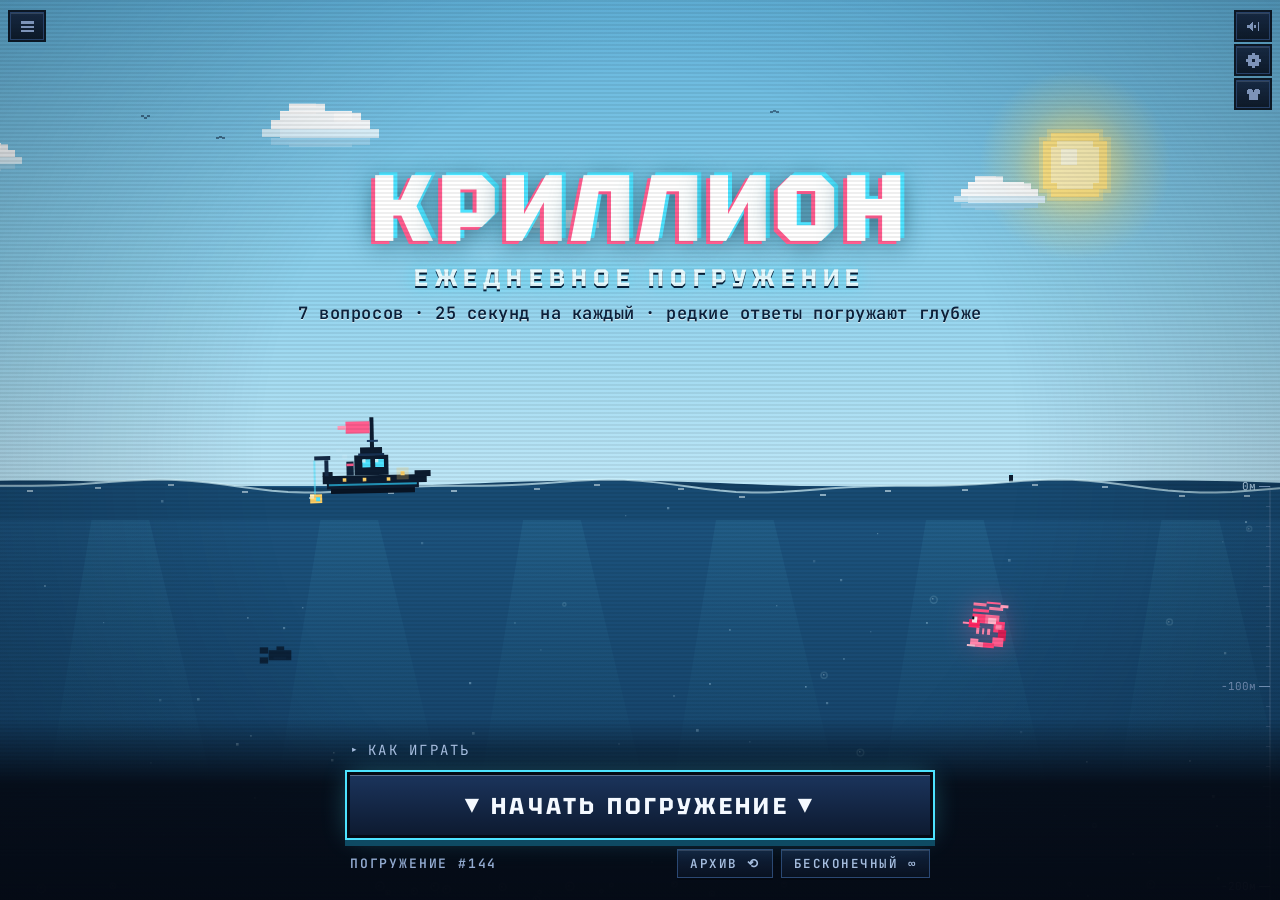
==== krillion/index.html @ 5c52651f "Krillion: unbundle aliases, audit & expand DBs, polish UI design" ====
<!DOCTYPE html>
<html lang="ru">
<head>
  <meta charset="UTF-8">
  <meta name="viewport" content="width=device-width, initial-scale=1, viewport-fit=cover, interactive-widget=resizes-content">
  <title>КРИЛЛИОН · ежедневное погружение</title>
  <meta name="description" content="Семь вопросов в день, одинаковых для всех. Редкие ответы погружают вас глубже. Очевидные почти не приносят очков. Один на криллион.">
  <meta name="theme-color" content="#050a14">
  <link rel="icon" type="image/svg+xml" href="../favicon.svg">
  <link rel="stylesheet" href="style.css?v=20261118o">
</head>
<body>
  <div id="app" class="ds-root" data-world="ocean" data-phase="intro">
    <div class="ds-stage-wrap">
      <div id="stage" class="ds-stage">
        <canvas id="sea-canvas" class="ds-sea"></canvas>

        <div id="world" class="ds-world">
          <!-- Surface Hero -->
          <div id="surface" class="ds-surface">
            <div id="hero-title" class="ds-title"></div>
            <div id="hero-tagline" class="ds-tagline">ЕЖЕДНЕВНОЕ ПОГРУЖЕНИЕ</div>
            <div id="hero-subline" class="ds-subline">7 вопросов · 25 секунд на каждый · редкие ответы погружают глубже</div>
            <div id="surface-note" class="ds-surface-note" hidden></div>
          </div>

          <!-- Ambient markers, tier lines, answer chip, landed banner rendered here -->
          <div id="world-markers"></div>
          <div id="round-layer"></div>

          <!-- Trench Floor -->
          <div id="floor" class="ds-floor" aria-hidden="true"></div>
        </div>

        <canvas id="fore-canvas" class="ds-fore"></canvas>

        <div id="dim-overlay" class="ds-dim"></div>
        <div id="vignette" class="ds-vignette" style="opacity: 0.25;"></div>
        <div id="edge-glow" class="ds-edge"></div>

        <!-- Top HUD -->
        <div id="hud" class="ds-hud">
          <div class="ds-pod ds-px">
            <div class="label">ГЛУБИНА</div>
            <div id="hud-depth" class="ds-depth-num">0м</div>
          </div>

          <div class="ds-hud-mid">
            <div id="hud-dots" class="ds-dots"></div>
            <div id="hud-count" class="ds-prompt-count">ВОПРОС 1 ИЗ 7</div>
            <button id="endless-surface-btn" type="button" class="ds-endless-surface-btn" hidden>ВСПЛЫТЬ ▲</button>
          </div>

          <div id="score-pod" class="ds-pod ds-px ds-score-pod">
            <div class="label">ОЧКИ</div>
            <div id="hud-score" class="ds-score-num">0</div>
          </div>
        </div>

        <!-- Active Prompt Card -->
        <div id="prompt-card" class="ds-card ds-px" hidden>
          <div id="card-round" class="rnd">ВОПРОС 1 ИЗ 7</div>
          <div id="card-prompt" class="prompt"></div>
          <div class="hint">▼ РЕДКИЕ ОТВЕТЫ ПОГРУЖАЮТ ГЛУБЖЕ ▼</div>
        </div>

        <!-- Interactive Mascot -->
        <div id="mascot" class="ds-mascot" title="твой спутник" role="button" tabindex="0" aria-label="Спутник погружения">
          <span class="ds-mascot-sprite">
            <img id="mascot-img" src="" alt="крилль" draggable="false">
          </span>
        </div>

        <!-- CRT Scanline overlay -->
        <div id="crt" class="ds-crt"></div>
      </div>
    </div>

    <!-- Global Chrome Controls -->
    <button id="menu-btn" class="ds-menu-btn" type="button" aria-label="Открыть меню" aria-haspopup="dialog">
      <svg viewBox="0 0 20 20" fill="currentColor" shape-rendering="crispEdges" aria-hidden="true">
        <path d="M2 4h16v2.5H2zm0 5h16v2.5H2zm0 5h16v2.5H2z"></path>
      </svg>
    </button>

    <button id="mute-btn" class="ds-mute" type="button" aria-label="Выключить звук" aria-pressed="false">
      <svg id="mute-icon-on" viewBox="0 0 20 16" shape-rendering="crispEdges" fill="currentColor" aria-hidden="true">
        <path d="M2 6h3l4-4v12l-4-4H2z"></path>
        <rect x="11" y="6" width="2" height="4"></rect>
        <rect x="15" y="3" width="2" height="10"></rect>
      </svg>
      <svg id="mute-icon-off" viewBox="0 0 20 16" shape-rendering="crispEdges" fill="currentColor" aria-hidden="true" hidden>
        <path d="M2 6h3l4-4v12l-4-4H2z"></path>
        <path d="M12 5h2v2h2V5h2v2h-2v2h2v2h-2V9h-2v2h-2V9h2V7h-2z"></path>
      </svg>
    </button>

    <button id="settings-btn" class="ds-settings-btn" type="button" aria-label="Открыть настройки" aria-haspopup="dialog">
      <svg viewBox="0 0 20 20" shape-rendering="crispEdges" fill="currentColor" aria-hidden="true">
        <path fill-rule="evenodd" d="M6 4H14V6H16V14H14V16H6V14H4V6H6Z M8 1H12V4H8Z M8 16H12V19H8Z M1 8H4V12H1Z M16 8H19V12H16Z M3 3H6V6H3Z M14 3H17V6H14Z M3 14H6V17H3Z M14 14H17V17H14Z M8 8H12V12H8Z"></path>
      </svg>
    </button>

    <button id="wardrobe-btn" class="ds-wardrobe-btn" type="button" aria-label="Открыть гардероб" aria-haspopup="dialog">
      <svg viewBox="0 0 20 20" shape-rendering="crispEdges" fill="currentColor" aria-hidden="true">
        <path fill-rule="evenodd" d="M4 3H8V5H4Z M12 3H16V5H12Z M2 5H18V9H2Z M5 9H15V17H5Z M9 5H11V7H9Z"></path>
      </svg>
    </button>

    <!-- Intro Controls -->
    <div id="intro-bar" class="ds-intro">
      <div class="ds-intro-inner">
        <details class="ds-howto">
          <summary><span class="ds-howto-arrow">▸</span> КАК ИГРАТЬ</summary>
          <ul>
            <li>7 вопросов в день — одинаковых для всех.</li>
            <li>25 секунд, чтобы назвать один вариант.</li>
            <li>редкие ответы приносят много очков. очевидные остаются на поверхности.</li>
            <li>кажется, что придумали хитрость? «косяк» тоже так подумал.</li>
            <li>каждое очко погружает на 10 метров. 700 очков — дно впадины.</li>
            <li>одно ежедневное погружение в день. без вторых попыток.</li>
          </ul>
        </details>

        <button id="begin-btn" type="button" class="ds-begin-btn">▼ НАЧАТЬ ПОГРУЖЕНИЕ ▼</button>

        <div id="intro-meta" class="ds-intro-meta">
          <span id="intro-dive-num" class="ds-intro-divenum">ПОГРУЖЕНИЕ #125</span>
          <div class="ds-intro-links">
            <button type="button" data-action="archive">АРХИВ ⟲</button>
            <button type="button" data-action="endless" id="meta-endless-btn">БЕСКОНЕЧНЫЙ ∞</button>
            <button type="button" data-action="daily" id="meta-daily-btn" hidden>ПОГРУЖЕНИЕ ДНЯ</button>
          </div>
        </div>
      </div>
    </div>

    <!-- Preview Pill -->
    <div id="preview-pill" class="ds-preview-pill ds-px-sm">
      погружаемся · таймер через <b id="preview-sec">3</b>
    </div>

    <!-- Correction Preview & Rejection Toast -->
    <div id="correction-box" class="ds-correction" role="status" aria-live="polite" hidden></div>
    <div id="reject-box" class="ds-reject" role="status" aria-live="polite" hidden></div>

    <!-- Answering Input Dock -->
    <form id="answer-form" class="ds-dock" autocomplete="off">
      <div class="ds-dock-inner">
        <div class="ds-sonar-wrap">
          <div class="ds-sonar-scope">
            <div class="ds-sweep"></div>
          </div>
          <div id="timer-digits" class="ds-time-digits">25</div>
        </div>

        <div class="ds-input-col">
          <input
            id="answer-input"
            class="ds-input"
            type="text"
            placeholder="введите ответ…"
            autocomplete="off"
            autocorrect="off"
            autocapitalize="off"
            spellcheck="false"
            enterkeyhint="send"
            maxlength="120"
            aria-label="Ваш ответ"
          >
          <div class="ds-fuse">
            <div id="fuse-fill" class="ds-fuse-fill"></div>
          </div>
        </div>

        <button id="dive-btn" class="ds-dive-btn ds-px-sm" type="submit">НЫРНУТЬ</button>
      </div>
    </form>

    <!-- Next / Surface Bar -->
    <div id="next-wrap" class="ds-next-wrap">
      <button id="next-btn" type="button" class="ds-next-btn">ПОГРУЖАТЬСЯ ▼</button>
      <button id="next-surface-btn" type="button" class="ds-next-btn surface-alt" hidden>ВСПЛЫТЬ ▲</button>
    </div>

    <!-- Done Summary Screen -->
    <div id="done-screen" class="ds-done" role="region" aria-label="Результаты погружения">
      <div id="done-inner" class="ds-done-inner"></div>
    </div>

    <!-- Centered 2-Col SiteMenu Modal -->
    <div id="menu-backdrop" class="ds-modal-backdrop" role="presentation" hidden>
      <div class="ds-dialog ds-menu-dialog" role="dialog" aria-modal="true" aria-labelledby="menu-title">
        <div class="ds-dialog-head">
          <div>
            <p class="ds-dialog-eyebrow">КРИЛЛИОН</p>
            <h2 id="menu-title" class="ds-dialog-title">Меню</h2>
          </div>
          <button type="button" class="ds-dialog-close" data-close-modal aria-label="Закрыть меню">X</button>
        </div>

        <p class="ds-menu-rule"><span>Режимы игры</span></p>
        <nav class="ds-menu-nav" aria-label="Режимы">
          <button type="button" class="ds-menu-tile" data-nav="daily">
            <span class="ds-menu-icon">▼</span>
            <span class="ds-menu-lbl">Ежедневное<br>погружение</span>
          </button>
          <button type="button" class="ds-menu-tile" data-nav="endless">
            <span class="ds-menu-icon">∞</span>
            <span class="ds-menu-lbl">Бесконечный<br>режим</span>
          </button>
          <button type="button" class="ds-menu-tile" data-nav="archive">
            <span class="ds-menu-icon">⟲</span>
            <span class="ds-menu-lbl">Архив<br>погружений</span>
          </button>
          <button type="button" class="ds-menu-tile" data-nav="wardrobe">
            <span class="ds-menu-icon">◈</span>
            <span class="ds-menu-lbl">Гардероб<br>спутников</span>
          </button>
        </nav>

        <p class="ds-menu-rule"><span>Корабль</span></p>
        <nav class="ds-menu-nav" aria-label="Дополнительно">
          <button type="button" class="ds-menu-tile" data-nav="settings">
            <span class="ds-menu-icon">⚙</span>
            <span class="ds-menu-lbl">Настройки</span>
          </button>
          <button type="button" class="ds-menu-tile" data-nav="faq">
            <span class="ds-menu-icon">?</span>
            <span class="ds-menu-lbl">Правила<br>и FAQ</span>
          </button>
          <a class="ds-menu-tile ds-menu-wide" href="../">
            <span class="ds-menu-icon">↗</span>
            <span class="ds-menu-lbl">На главную gogaportwine</span>
          </a>
        </nav>
      </div>
    </div>

    <!-- Settings Modal -->
    <div id="settings-backdrop" class="ds-modal-backdrop" role="presentation" hidden>
      <div class="ds-dialog" role="dialog" aria-modal="true" aria-labelledby="settings-title">
        <div class="ds-dialog-head">
          <div>
            <p class="ds-dialog-eyebrow">КРИЛЛИОН</p>
            <h2 id="settings-title" class="ds-dialog-title">Настройки</h2>
          </div>
          <button type="button" class="ds-dialog-close" data-close-modal aria-label="Закрыть настройки">X</button>
        </div>

        <button type="button" class="ds-back-link" data-nav="menu">← НАЗАД В МЕНЮ</button>

        <div class="ds-settings-list">
          <label class="ds-toggle-row">
            <div>
              <div class="ds-toggle-title">Режим энергосбережения</div>
              <div class="ds-toggle-desc">Упрощённая графика и меньше фоновых анимаций.</div>
            </div>
            <input id="opt-lowpower" type="checkbox">
            <span class="ds-switch"></span>
          </label>

          <label class="ds-toggle-row">
            <div>
              <div class="ds-toggle-title">Режим для дальтоников</div>
              <div class="ds-toggle-desc">Повышенный контраст текста и чёткое разделение цветов редкости.</div>
            </div>
            <input id="opt-colorblind" type="checkbox">
            <span class="ds-switch"></span>
          </label>

          <label class="ds-toggle-row">
            <div>
              <div class="ds-toggle-title">Исправление опечаток</div>
              <div class="ds-toggle-desc">Показывать подсказку исправленного ответа перед зачётом.</div>
            </div>
            <input id="opt-corrections" type="checkbox" checked>
            <span class="ds-switch"></span>
          </label>

          <label class="ds-toggle-row">
            <div>
              <div class="ds-toggle-title">Очищать непринятые ответы</div>
              <div class="ds-toggle-desc">Стирать текст в поле после неудачной попытки.</div>
            </div>
            <input id="opt-clear-rejected" type="checkbox">
            <span class="ds-switch"></span>
          </label>

          <label class="ds-toggle-row">
            <div>
              <div class="ds-toggle-title">Ссылка при копировании</div>
              <div class="ds-toggle-desc">Добавлять ссылку на игру в скопированный результат.</div>
            </div>
            <input id="opt-share-link" type="checkbox" checked>
            <span class="ds-switch"></span>
          </label>
        </div>

        <p class="ds-menu-rule"><span>Разделы и справка</span></p>
        <div class="ds-settings-links">
          <button type="button" class="ds-settings-btn-wide" data-nav="wardrobe">ГАРДЕРОБ СПУТНИКОВ →</button>
          <button type="button" class="ds-settings-btn-wide" data-nav="faq">ВОПРОСЫ И ОТВЕТЫ →</button>
        </div>
      </div>
    </div>

    <!-- Wardrobe Modal -->
    <div id="wardrobe-backdrop" class="ds-modal-backdrop" role="presentation" hidden>
      <div class="ds-dialog" role="dialog" aria-modal="true" aria-labelledby="wardrobe-title">
        <div class="ds-dialog-head">
          <div>
            <p class="ds-dialog-eyebrow">СПУТНИК ПОГРУЖЕНИЯ</p>
            <h2 id="wardrobe-title" class="ds-dialog-title">Гардероб</h2>
          </div>
          <button type="button" class="ds-dialog-close" data-close-modal aria-label="Закрыть гардероб">X</button>
        </div>

        <label class="ds-toggle-row ds-toggle-boxed">
          <div>
            <div class="ds-toggle-title">Открыть всех спутников</div>
            <div class="ds-toggle-desc">Песочница: примерьте любого питомца без ожидания серии дней.</div>
          </div>
          <input id="opt-unlock-buddies" type="checkbox">
          <span class="ds-switch"></span>
        </label>

        <div id="wardrobe-grid" class="ds-wardrobe-grid" role="group" aria-label="Выбор спутника"></div>
      </div>
    </div>

    <!-- Archive Modal -->
    <div id="archive-backdrop" class="ds-modal-backdrop" role="presentation" hidden>
      <div class="ds-dialog" role="dialog" aria-modal="true" aria-labelledby="archive-title">
        <div class="ds-dialog-head">
          <div>
            <p class="ds-dialog-eyebrow">ОКЕАН ПРОДОЛЖАЕТСЯ</p>
            <h2 id="archive-title" class="ds-dialog-title">Архив погружений</h2>
          </div>
          <button type="button" class="ds-dialog-close" data-close-modal aria-label="Закрыть архив">X</button>
        </div>
        <p class="ds-modal-sub">
          Погружения за последние 14 дней доступны бесплатно и без рекламы. Выберите любой день, чтобы нырнуть:
        </p>
        <div id="archive-grid" class="ds-archive-grid"></div>
      </div>
    </div>

    <!-- FAQ Modal -->
    <div id="faq-backdrop" class="ds-modal-backdrop" role="presentation" hidden>
      <div class="ds-dialog" role="dialog" aria-modal="true" aria-labelledby="faq-title">
        <div class="ds-dialog-head">
          <div>
            <p class="ds-dialog-eyebrow">СПРАВКА</p>
            <h2 id="faq-title" class="ds-dialog-title">Вопросы и ответы</h2>
          </div>
          <button type="button" class="ds-dialog-close" data-close-modal aria-label="Закрыть справку">X</button>
        </div>
        <div class="ds-faq-list">
          <div>
            <h3>Как работает подсчёт очков и глубины?</h3>
            <p>За каждый из 7 вопросов даётся от 0 до 100 очков в зависимости от редкости вашего ответа. Каждое очко погружает на 10 метров: 700 очков выводят вас на самое дно Марианской впадины (7 000 м).</p>
          </div>
          <div>
            <h3>Что такое «Слишком умно» (15 очков)?</h3>
            <p>Это «ловушка для умников» — ответ, который не кажется банальным, но на деле его вспоминают почти все, кто пытается выделиться. Например, «Авокадо» среди продуктов на букву О или «Утконос» среди необычных животных.</p>
          </div>
          <div>
            <h3>Какие бывают уровни редкости?</h3>
            <p>Планктон (+10), Слишком умно (+15), Косяк (+30), Редкий (+60), Глубоководный (+85) и Один на криллион (+100).</p>
          </div>
          <div>
            <h3>Как работает автоисправление и ввод?</h3>
            <p>Вы можете вводить ответы как на русском, так и на английском (особенно для игр, брендов, аниме и покемонов). Небольшие опечатки автоматически распознаются. В бесконечном режиме все 122 темы идут по очереди без повторений.</p>
          </div>
        </div>
      </div>
    </div>
  </div>

  <script src="data.js?v=20261118o"></script>
  <script src="app.js?v=20261118o"></script>
</body>
</html>
---- krillion/style.css ----
@import url('https://fonts.googleapis.com/css2?family=JetBrains+Mono:wght@400;500;600;700&family=Tektur:wght@500;600;700;800&display=swap');

:root {
  --color-abyss: #050a14;
  --color-shallow: #101d33;
  --color-line: #1b2c47;
  --color-foam: #e8f1ff;
  --color-drift: #7d93b8;
  --color-lumen-pink: #ff5d8f;
  --color-lumen-cyan: #4de3ff;

  --tier-plankton: #8fa3c4;
  --tier-tooclever: #ff9f43;
  --tier-schooler: #4de3ff;
  --tier-rare: #ff5252;
  --tier-deepcut: #9d7bff;
  --tier-krillion: #ffd166;
  --tier-miss: #3d4f6e;
  --tier-miss-lit: #5d739c;

  --hairline: #7d93b838;

  --font-display: 'Tektur', 'JetBrains Mono', monospace;
  --font-mono-ui: 'JetBrains Mono', ui-monospace, SFMono-Regular, Menlo, monospace;
  --font-sans: 'JetBrains Mono', system-ui, -apple-system, sans-serif;

  --ds-ease-snap: cubic-bezier(.16, 1, .3, 1);
  --ds-ease-io: cubic-bezier(.45, 0, .55, 1);
  --ds-urgency: 0;
}

:root.colorblind {
  --color-drift: #dbe5f5;
  --tier-plankton: #d7e1f2;
  --tier-tooclever: #ffb35c;
  --tier-schooler: #7deaff;
  --tier-rare: #ff7bac;
  --tier-deepcut: #bfa7ff;
  --tier-krillion: #ffe08a;
  --tier-miss: #a3b6d6;
  --tier-miss-lit: #b6c8e4;
  --hairline: #c6d5ec80;
}

:root.lowpower .ds-crt,
:root.lowpower .ds-edge,
:root.lowpower .ds-begin-btn,
:root.lowpower .ds-mascot.gold::before,
:root.lowpower .ds-landed .icon {
  animation: none !important;
}

:root.colorblind .ds-crt {
  opacity: 0.14;
}

:root.colorblind .ds-vignette {
  opacity: 0.12 !important;
}

*,
*::before,
*::after {
  box-sizing: border-box;
  margin: 0;
  padding: 0;
}

[hidden] {
  display: none !important;
}

html,
body {
  height: 100%;
  width: 100%;
  background: var(--color-abyss);
  color: var(--color-foam);
  font-family: var(--font-mono-ui);
  -webkit-font-smoothing: antialiased;
  overflow: hidden;
  user-select: none;
}

button,
input,
textarea {
  font-family: inherit;
  color: inherit;
}

a {
  color: inherit;
  text-decoration: none;
}

:where(button, a, input, summary, [tabindex]):focus-visible {
  outline: 2px solid var(--color-lumen-cyan);
  outline-offset: 2px;
}

.tabular-nums {
  font-variant-numeric: tabular-nums;
}

/* Pixelated stepped chamfered corners */
.ds-px {
  clip-path: polygon(
    0 10px, 5px 10px, 5px 5px, 10px 5px, 10px 0,
    calc(100% - 10px) 0, calc(100% - 10px) 5px, calc(100% - 5px) 5px, calc(100% - 5px) 10px, 100% 10px,
    100% calc(100% - 10px), calc(100% - 5px) calc(100% - 10px), calc(100% - 5px) calc(100% - 5px), calc(100% - 10px) calc(100% - 5px), calc(100% - 10px) 100%,
    10px 100%, 10px calc(100% - 5px), 5px calc(100% - 5px), 5px calc(100% - 10px), 0 calc(100% - 10px)
  );
}

.ds-px-sm {
  clip-path: polygon(
    0 6px, 3px 6px, 3px 3px, 6px 3px, 6px 0,
    calc(100% - 6px) 0, calc(100% - 6px) 3px, calc(100% - 3px) 3px, calc(100% - 3px) 6px, 100% 6px,
    100% calc(100% - 6px), calc(100% - 3px) calc(100% - 6px), calc(100% - 3px) calc(100% - 3px), calc(100% - 6px) calc(100% - 3px), calc(100% - 6px) 100%,
    6px 100%, 6px calc(100% - 3px), 3px calc(100% - 3px), 3px calc(100% - 6px), 0 calc(100% - 6px)
  );
}

/* Root & Stage */
.ds-root {
  position: relative;
  width: 100%;
  height: 100dvh;
  height: var(--vvh, 100dvh);
  overflow: hidden;
  background: var(--color-abyss);
  overscroll-behavior: none;
}

.ds-stage-wrap {
  position: absolute;
  inset: 0;
}

.ds-stage {
  position: relative;
  width: 100%;
  height: 100%;
  overflow: hidden;
}

.ds-stage.ds-shake {
  animation: 0.45s cubic-bezier(.25, .8, .25, 1) ds-shake;
}

@keyframes ds-shake {
  0%, 100% { transform: translate(0) rotate(0); }
  12% { transform: translate(-10px, 5px) rotate(-0.6deg); }
  26% { transform: translate(9px, -6px) rotate(0.5deg); }
  42% { transform: translate(-7px, 4px) rotate(-0.35deg); }
  58% { transform: translate(6px, -3px) rotate(0.25deg); }
  76% { transform: translate(-3px, 2px) rotate(-0.1deg); }
}

.ds-sea,
.ds-fore {
  position: absolute;
  inset: 0;
  width: 100%;
  height: 100%;
  pointer-events: none;
  display: block;
}

.ds-sea { z-index: 1; }
.ds-world {
  position: absolute;
  left: 0;
  right: 0;
  top: 0;
  z-index: 2;
  will-change: transform;
}
.ds-fore { z-index: 3; }

/* Seafloor / Trench Bed */
.ds-floor {
  position: absolute;
  left: 0;
  right: 0;
  top: 14020px;
  height: 580px;
  pointer-events: none;
  overflow: hidden;
}

/* Surface Hero in Daylight Cyan Sky */
.ds-surface {
  position: absolute;
  left: 0;
  right: 0;
  top: -322px;
  text-align: center;
  padding: 0 16px;
  pointer-events: none;
  transition: opacity 0.4s ease;
}

.ds-root:not([data-phase="intro"]) .ds-surface {
  opacity: 0;
}

.ds-title {
  font-family: var(--font-display);
  letter-spacing: 0.05em;
  color: #ffffff;
  text-shadow: -4px 3px var(--color-lumen-pink), 4px -3px var(--color-lumen-cyan), 0 4px 26px rgba(5, 18, 36, 0.55), 0 0 32px #4de3ff66;
  font-size: clamp(44px, 12vw, 94px);
  line-height: 0.94;
  font-weight: 800;
  animation: 5s step-end infinite ds-title-flicker;
}

.ds-title span {
  display: inline-block;
  animation: 3.2s ease-in-out infinite ds-bob-l;
}

@keyframes ds-bob-l {
  0%, 100% { transform: translateY(0); }
  50% { transform: translateY(-9px); }
}

@keyframes ds-title-flicker {
  0%, 93%, 95.5%, 100% { opacity: 1; }
  93.6% { opacity: 0.72; }
  94.4% { opacity: 0.94; }
  95% { opacity: 0.65; }
}

.ds-tagline {
  font-family: var(--font-display);
  color: #e8fbff;
  letter-spacing: 0.26em;
  text-shadow: 0 2px 0 #07213a, 0 0 16px rgba(77, 227, 255, 0.85);
  margin-top: 10px;
  font-size: clamp(16px, 4.4vw, 24px);
  font-weight: 700;
}

.ds-subline {
  color: #0b223d;
  letter-spacing: 0.03em;
  text-shadow: 0 1px 0 rgba(255, 255, 255, 0.72);
  margin-top: 9px;
  font-size: clamp(13px, 3.5vw, 17px);
  font-weight: 600;
}

.ds-surface-note {
  letter-spacing: 0.14em;
  color: #07192e;
  margin-top: 8px;
  font-size: 14px;
  font-weight: 700;
  text-transform: uppercase;
  text-shadow: 0 1px 0 rgba(255, 255, 255, 0.55);
}

/* Ambient Depth Markers */
.ds-amb {
  position: absolute;
  color: #7d93b8;
  letter-spacing: 0.06em;
  white-space: nowrap;
  text-shadow: 0 2px #00000080;
  opacity: 0;
  text-overflow: ellipsis;
  max-width: 72vw;
  font-size: 14px;
  transition: opacity 0.6s ease-out;
  overflow: hidden;
  pointer-events: none;
}

.ds-amb.L { left: 14px; }
.ds-amb.R { text-align: right; right: 196px; max-width: calc(100vw - 220px); }
.ds-amb .dash { color: #7d93b873; }
.ds-amb.major {
  color: var(--color-lumen-cyan);
  letter-spacing: 0.18em;
  text-shadow: 0 0 12px #4de3ff73;
  font-size: 15px;
  font-weight: 600;
}

.ds-world.ds-reveal .ds-amb { opacity: 0.42; }
.ds-world.ds-reveal .ds-amb.major { opacity: 0.72; }
.ds-root[data-phase="done"] #world-markers,
.ds-root[data-phase="done"] #round-layer { opacity: 0; pointer-events: none; }

@media (max-width: 760px) {
  .ds-amb.R { left: 14px; right: auto; text-align: left; max-width: 68vw; }
}

/* Tier Threshold Dashed Lines */
.ds-tierline {
  position: absolute;
  left: 10px;
  right: 54px;
  height: 0;
  border-top: 2px dashed #7d93b85e;
  pointer-events: none;
  opacity: 0;
  transition: opacity 0.5s ease-out, border-color 0.25s, box-shadow 0.25s;
}

.ds-tierline .tag {
  position: absolute;
  top: -22px;
  right: 14px;
  display: flex;
  align-items: center;
  gap: 6px;
  color: rgba(210, 228, 255, 0.85);
  text-shadow: 0 1px 4px #050a14f2;
  letter-spacing: 0.1em;
  font-size: 13px;
  white-space: nowrap;
}

.ds-tierline .tag img {
  width: 17px;
  height: 17px;
  opacity: 0.88;
  image-rendering: pixelated;
}

.ds-tierline.passed {
  border-top-color: var(--tc);
  box-shadow: 0 0 16px var(--tc);
  animation: 0.6s ease-out ds-line-flash;
  -webkit-mask-image: linear-gradient(90deg, #000 0%, #000 16%, rgba(0, 0, 0, 0.14) 34%, rgba(0, 0, 0, 0.14) 66%, #000 84%, #000 100%);
  mask-image: linear-gradient(90deg, #000 0%, #000 16%, rgba(0, 0, 0, 0.14) 34%, rgba(0, 0, 0, 0.14) 66%, #000 84%, #000 100%);
}

.ds-tierline.passed .tag {
  color: var(--tc);
  text-shadow: 0 0 9px var(--tc);
}

.ds-tierline.passed .tag img {
  opacity: 1;
}

@keyframes ds-line-flash {
  0% { filter: brightness(3); }
  100% { filter: brightness(1); }
}

/* Sinking Answer Chip */
.ds-chip {
  position: absolute;
  left: 50%;
  top: 0;
  z-index: 6;
  padding: 10px 22px 8px;
  background: linear-gradient(180deg, #13233ff2, #091222f5);
  color: var(--color-foam);
  border: 2px solid var(--cc, var(--color-lumen-cyan));
  font-size: clamp(20px, 5.4vw, 28px);
  letter-spacing: 0.08em;
  text-transform: uppercase;
  white-space: nowrap;
  max-width: 82vw;
  overflow: hidden;
  text-overflow: ellipsis;
  box-shadow: 0 0 0 3px #050a14, 0 0 26px color-mix(in srgb, var(--cc, #4de3ff) 55%, transparent), inset 0 1px 0 rgba(230, 241, 255, 0.25);
  will-change: transform;
  pointer-events: none;
}

.ds-chip::after {
  content: " ▼";
  color: var(--cc, var(--color-lumen-cyan));
  font-size: 0.72em;
  vertical-align: middle;
}

.ds-chip.gold {
  border-color: var(--tier-krillion);
  color: var(--tier-krillion);
  animation: 1s infinite ds-gold-pulse;
}

@keyframes ds-gold-pulse {
  0%, 100% { box-shadow: 0 0 0 3px #ffd166, 0 0 26px #ffd16680; }
  50% { box-shadow: 0 0 0 3px #ffe9a8, 0 0 60px #ffd166e6; }
}

/* Borderless Floating Landed Banner over Open Ocean */
.ds-landed {
  position: absolute;
  left: 10px;
  right: 52px;
  margin-top: -104px;
  text-align: center;
  z-index: 7;
  padding: 14px 16px;
  background: radial-gradient(ellipse at center, rgba(5, 10, 20, 0.78) 0%, rgba(5, 10, 20, 0.34) 58%, transparent 82%);
  border: none;
  box-shadow: none;
  pointer-events: none;
  animation: 0.75s cubic-bezier(.2, 1.7, .4, 1) backwards ds-banner-in;
}

@keyframes ds-banner-in {
  0% { opacity: 0; transform: scale(0.5); }
  100% { opacity: 1; transform: scale(1); }
}

.ds-landed .icon {
  width: 78px;
  height: 78px;
  image-rendering: pixelated;
  margin: 0 auto 8px;
  display: block;
  animation: 2.6s ease-in-out infinite ds-icon-bob;
  filter: drop-shadow(0 0 22px var(--tc, #4de3ff)) drop-shadow(0 4px 0 rgba(5, 10, 20, 0.7));
}

@keyframes ds-icon-bob {
  0%, 100% { transform: translateY(0); }
  50% { transform: translateY(-9px); }
}

.ds-landed .tname {
  font-family: var(--font-display);
  color: var(--tc, var(--color-lumen-cyan));
  font-size: clamp(28px, 7.5vw, 44px);
  letter-spacing: 0.1em;
  line-height: 1.05;
  font-weight: 800;
  text-shadow: 0 3px 0 #050a14, 0 0 24px color-mix(in srgb, var(--tc, #4de3ff) 72%, transparent);
}

.ds-landed .tans {
  font-family: var(--font-display);
  color: var(--color-foam);
  font-size: clamp(21px, 5.6vw, 30px);
  font-weight: 600;
  margin-top: 6px;
  text-shadow: 0 2px 8px #050a14f2;
  word-break: break-word;
}

.ds-landed .tpts {
  display: inline-block;
  margin-top: 10px;
  padding: 4px 14px;
  background: rgba(5, 10, 20, 0.72);
  border: 1px solid color-mix(in srgb, var(--tc, #4de3ff) 45%, transparent);
  box-shadow: 0 2px 14px rgba(2, 5, 12, 0.55);
  color: #a9bedf;
  font-size: 16px;
  letter-spacing: 0.08em;
  font-variant-numeric: tabular-nums;
  text-shadow: 0 1px 4px #050a14e6;
}

.ds-landed .tpts b {
  color: var(--tc, var(--color-foam));
  font-weight: 700;
}

.ds-landed .tsub {
  margin: 8px auto 0;
  max-width: 480px;
  color: var(--color-foam);
  opacity: 0.86;
  font-size: 14px;
  line-height: 1.4;
  text-shadow: 0 2px 6px #050a14e6;
}

/* Overlays */
.ds-dim {
  position: absolute;
  inset: 0;
  z-index: 4;
  pointer-events: none;
  opacity: 0;
  background: radial-gradient(circle at 50% 48%, transparent 15%, rgba(5, 10, 20, 0.72) 70%);
  transition: opacity 0.55s ease;
}

.ds-dim.on { opacity: 1; }

.ds-vignette {
  position: absolute;
  inset: 0;
  z-index: 5;
  pointer-events: none;
  background: radial-gradient(circle at center, transparent 48%, rgba(2, 5, 12, 0.85) 100%);
  transition: opacity 0.5s ease;
}

.ds-edge {
  position: absolute;
  inset: 0;
  z-index: 5;
  pointer-events: none;
  opacity: var(--ds-urgency, 0);
  box-shadow: inset 0 0 90px rgba(255, 93, 143, 0.65);
  transition: opacity 0.12s linear;
}

.ds-root.hot .ds-edge {
  animation: 0.75s ease-in-out infinite ds-edge-throb;
}

@keyframes ds-edge-throb {
  0%, 100% { opacity: 0.25; }
  50% { opacity: 0.9; }
}

.ds-crt {
  position: absolute;
  inset: 0;
  z-index: 12;
  pointer-events: none;
  opacity: 0.28;
  background: repeating-linear-gradient(
    0deg,
    rgba(0, 0, 0, 0) 0px,
    rgba(0, 0, 0, 0) 2px,
    rgba(0, 0, 0, 0.22) 2px,
    rgba(0, 0, 0, 0.22) 4px
  );
}

.ds-crt.zap {
  animation: 0.35s steps(3) ds-crt-zap;
}

@keyframes ds-crt-zap {
  0% { opacity: 0.9; transform: translateY(0); }
  33% { opacity: 0.2; transform: translateY(2px); }
  66% { opacity: 0.7; transform: translateY(-1px); }
  100% { opacity: 0.28; transform: none; }
}

/* Top HUD */
.ds-hud {
  position: absolute;
  top: max(10px, env(safe-area-inset-top));
  left: 0;
  right: 0;
  max-width: 720px;
  margin: 0 auto;
  padding: 0 12px;
  z-index: 9;
  display: flex;
  align-items: flex-start;
  justify-content: space-between;
  gap: 8px;
  pointer-events: none;
  opacity: 0;
  transform: translateY(-14px);
  transition: opacity 0.35s ease, transform 0.35s var(--ds-ease-snap);
}

.ds-root:is([data-phase="preview"], [data-phase="answering"], [data-phase="feedback"]) .ds-hud {
  opacity: 1;
  transform: translateY(0);
}

.ds-pod {
  background:
    linear-gradient(90deg, rgba(77, 227, 255, 0.65) 0 5px, transparent 5px) 0 0 / 100% 2px no-repeat,
    linear-gradient(-90deg, rgba(77, 227, 255, 0.65) 0 5px, transparent 5px) 0 0 / 100% 2px no-repeat,
    linear-gradient(180deg, rgba(20, 38, 66, 0.94), rgba(8, 17, 32, 0.95));
  padding: 6px 15px 6px;
  min-width: 90px;
  text-align: center;
  backdrop-filter: blur(4px);
  box-shadow: 0 0 0 2px #060d1a, 0 0 0 4px #1f375c, 0 6px 20px rgba(2, 6, 14, 0.55), inset 0 1px 0 rgba(230, 241, 255, 0.18), inset 0 -1px 0 rgba(5, 10, 20, 0.72);
}

.ds-pod .label {
  font-size: 10px;
  font-weight: 600;
  letter-spacing: 0.22em;
  color: #8da5cb;
  text-transform: uppercase;
}

.ds-depth-num,
.ds-score-num {
  font-family: var(--font-display);
  font-size: 21px;
  font-weight: 700;
  line-height: 1.12;
  font-variant-numeric: tabular-nums;
}

.ds-depth-num {
  color: var(--color-lumen-cyan);
  text-shadow: 0 0 12px #4de3ff66;
}

.ds-score-num {
  color: var(--color-lumen-pink);
  text-shadow: 0 0 12px #ff5d8f66;
}

.ds-score-pod.slam .ds-score-num {
  animation: 0.65s ease-out ds-score-slam;
}

@keyframes ds-score-slam {
  0% { transform: scale(1); }
  35% { color: #ffd166; text-shadow: 0 0 26px #ffd166e6; transform: scale(1.4) rotate(-2deg); }
  100% { transform: scale(1); }
}

.ds-hud-mid {
  display: flex;
  flex-direction: column;
  align-items: center;
  gap: 6px;
  padding-top: 4px;
}

.ds-dots {
  display: flex;
  gap: 6px;
  align-items: center;
}

.ds-dots i {
  display: block;
  width: 10px;
  height: 10px;
  background: #0b1526;
  border: 1px solid #3c5375;
  box-shadow: inset 0 1px 0 rgba(255, 255, 255, 0.1);
  transition: background 0.25s, transform 0.25s, box-shadow 0.25s;
}

.ds-dots i.cur {
  background: var(--color-lumen-pink);
  border-color: var(--color-foam);
  box-shadow: 0 0 10px var(--color-lumen-pink), inset 0 1px 0 rgba(255, 255, 255, 0.55);
  animation: 1.2s ease-in-out infinite ds-dot-pulse;
}

.ds-dots i.done {
  background: var(--tier-krillion);
  border-color: #ffe9a8;
  box-shadow: 0 0 6px rgba(255, 209, 102, 0.55), inset 0 1px 0 rgba(255, 255, 255, 0.45);
}

@keyframes ds-dot-pulse {
  0%, 100% { transform: scale(1.05); }
  50% { transform: scale(1.35); }
}

.ds-prompt-count {
  font-size: 11px;
  font-weight: 600;
  letter-spacing: 0.16em;
  color: var(--color-foam);
  background: rgba(5, 10, 20, 0.68);
  border: 1px solid rgba(77, 227, 255, 0.22);
  padding: 2px 9px;
  text-shadow: 0 1px 3px #050a14e6;
  text-transform: uppercase;
  text-align: center;
}

.ds-endless-surface-btn {
  pointer-events: auto;
  margin-top: 2px;
  padding: 4px 11px;
  background: linear-gradient(180deg, #152744e6, #0d192de6);
  border: 1px solid #4de3ff66;
  box-shadow: inset 0 1px 0 rgba(230, 241, 255, 0.18), 0 2px 0 #050a14;
  color: var(--color-lumen-cyan);
  font-size: 12px;
  font-weight: 600;
  letter-spacing: 0.1em;
  cursor: pointer;
  transition: background 0.2s, border-color 0.2s, box-shadow 0.2s, transform 0.1s;
}

.ds-endless-surface-btn:hover {
  background: #1b2c47;
  border-color: var(--color-lumen-cyan);
  box-shadow: inset 0 1px 0 rgba(230, 241, 255, 0.25), 0 0 12px rgba(77, 227, 255, 0.38);
}

.ds-endless-surface-btn:active {
  transform: translateY(1px);
}

/* Prompt Card */
.ds-card {
  position: absolute;
  left: 14px;
  right: 54px;
  max-width: 580px;
  margin: 0 auto;
  top: 23%;
  z-index: 8;
  background:
    radial-gradient(ellipse at 50% 0%, rgba(77, 227, 255, 0.11), transparent 62%),
    linear-gradient(178deg, rgba(19, 38, 68, 0.95), rgba(9, 18, 34, 0.97));
  backdrop-filter: blur(6px);
  padding: 20px 24px 17px;
  animation: 0.68s cubic-bezier(.2, 1.45, .4, 1) backwards ds-card-in;
  box-shadow: 0 0 0 2px #060d1a, 0 0 0 4px #30628c, 0 18px 54px rgba(0, 0, 0, 0.65), 0 0 36px rgba(77, 227, 255, 0.16), inset 0 1px 0 rgba(230, 241, 255, 0.2), inset 0 0 34px #050a1499;
}

.ds-card::before {
  content: "";
  position: absolute;
  inset: 3px;
  pointer-events: none;
  background:
    linear-gradient(#4de3ffcc, #4de3ffcc) 0 0 / 12px 2px no-repeat,
    linear-gradient(#4de3ffcc, #4de3ffcc) 0 0 / 2px 12px no-repeat,
    linear-gradient(#4de3ffcc, #4de3ffcc) 100% 0 / 12px 2px no-repeat,
    linear-gradient(#4de3ffcc, #4de3ffcc) 100% 0 / 2px 12px no-repeat,
    linear-gradient(#4de3ffcc, #4de3ffcc) 0 100% / 12px 2px no-repeat,
    linear-gradient(#4de3ffcc, #4de3ffcc) 0 100% / 2px 12px no-repeat,
    linear-gradient(#4de3ffcc, #4de3ffcc) 100% 100% / 12px 2px no-repeat,
    linear-gradient(#4de3ffcc, #4de3ffcc) 100% 100% / 2px 12px no-repeat;
}

.ds-card::after {
  content: "";
  position: absolute;
  inset: 0;
  pointer-events: none;
  opacity: 0.055;
  background: repeating-linear-gradient(0deg, #0000 0 2px, #e8f1ff 2px 3px);
}

.ds-card.gone {
  animation: 0.55s ease-in forwards ds-card-gone;
}

@keyframes ds-card-in {
  0% { opacity: 0; transform: translateY(46px) scale(0.92); }
  100% { opacity: 1; transform: none; }
}

@keyframes ds-card-gone {
  100% { opacity: 0; filter: blur(2px); transform: translateY(-28px) scale(0.9); }
}

.ds-card .rnd {
  color: var(--color-lumen-pink);
  letter-spacing: 0.24em;
  font-size: 12px;
  text-transform: uppercase;
  font-weight: 700;
}

.ds-card .rnd::before {
  content: "◆ ";
  color: var(--color-lumen-cyan);
  letter-spacing: 0;
  font-size: 11px;
  vertical-align: 1px;
}

.ds-card .prompt {
  font-family: var(--font-display);
  color: #f3f8ff;
  text-shadow: 0 2px 0 rgba(5, 10, 20, 0.8), 0 0 18px #4de3ff2b;
  font-size: clamp(22px, 5.2vw, 33px);
  line-height: 1.16;
  letter-spacing: 0.01em;
  margin-top: 9px;
  font-weight: 700;
}

.ds-card .hint {
  color: #8ca4ca;
  letter-spacing: 0.11em;
  font-size: 12px;
  margin-top: 13px;
  padding-top: 9px;
  border-top: 1px dashed rgba(77, 227, 255, 0.18);
  text-transform: uppercase;
}

/* Chrome Buttons with Compact Dark Backings (krillion.io parity) */
.ds-menu-btn,
.ds-mute,
.ds-settings-btn,
.ds-wardrobe-btn {
  position: fixed;
  z-index: 25;
  width: 34px;
  height: 28px;
  display: grid;
  place-items: center;
  background: linear-gradient(180deg, #101e36e8, #060d1ae8);
  color: var(--color-drift);
  border: 1px solid #274168;
  box-shadow: 0 0 0 2px #050a14e6, inset 0 1px 0 rgba(230, 241, 255, 0.14);
  cursor: pointer;
  transition: color 0.15s, border-color 0.15s, box-shadow 0.15s, top 0.35s var(--ds-ease-snap), opacity 0.25s;
}

.ds-menu-btn:hover,
.ds-mute:hover,
.ds-settings-btn:hover,
.ds-wardrobe-btn:hover {
  color: var(--color-foam);
  border-color: var(--color-lumen-cyan);
  box-shadow: 0 0 0 2px #050a14e6, 0 0 12px rgba(77, 227, 255, 0.35), inset 0 1px 0 rgba(77, 227, 255, 0.35);
}

.ds-menu-btn { top: 12px; left: 10px; }
.ds-mute { top: 12px; right: 10px; }
.ds-settings-btn { top: 46px; right: 10px; }
.ds-wardrobe-btn { top: 80px; right: 10px; }

.ds-menu-btn svg,
.ds-mute svg,
.ds-settings-btn svg,
.ds-wardrobe-btn svg {
  width: 17px;
  height: 17px;
}

.ds-root:is([data-phase="preview"], [data-phase="answering"], [data-phase="feedback"]) .ds-menu-btn,
.ds-root:is([data-phase="preview"], [data-phase="answering"], [data-phase="feedback"]) .ds-mute {
  top: 66px;
}

.ds-root:not([data-phase="intro"]):not([data-phase="done"]) .ds-wardrobe-btn,
.ds-root:not([data-phase="intro"]):not([data-phase="done"]) .ds-settings-btn {
  opacity: 0;
  visibility: hidden;
  pointer-events: none;
}

/* Mascot */
.ds-mascot {
  position: absolute;
  top: 0;
  left: 0;
  z-index: 11;
  width: 66px;
  height: 66px;
  cursor: pointer;
  transition: opacity 0.18s ease;
  will-change: transform;
  --dsm-color: #ff5d8f;
  --dsm-glow: rgba(255, 93, 143, 0.7);
  --dsm-shadow: rgba(255, 93, 143, 0.45);
}

.ds-mascot::before {
  content: "";
  z-index: 0;
  opacity: 0;
  pointer-events: none;
  transform-origin: 50%;
  background: radial-gradient(circle, #ffedaab8 0%, #ffd1664d 42%, #ffc45400 72%);
  border-radius: 50%;
  position: absolute;
  inset: -18px;
  transform: scale(0.78);
}

.ds-mascot.gold::before {
  animation: ds-gold-breathe 2.6s var(--ds-ease-io) infinite;
}

@keyframes ds-gold-breathe {
  0%, 100% { opacity: 0.38; transform: scale(0.88); }
  50% { opacity: 0.72; transform: scale(1.08); }
}

.ds-mascot-sprite {
  position: relative;
  z-index: 1;
  display: block;
  width: 100%;
  height: 100%;
  line-height: 0;
}

.ds-mascot-sprite img {
  width: 100%;
  height: 100%;
  object-fit: contain;
  image-rendering: pixelated;
  filter: drop-shadow(0 0 12px var(--dsm-shadow));
  transition: filter 0.2s;
}

.ds-mascot:hover .ds-mascot-sprite img {
  filter: drop-shadow(0 0 18px var(--dsm-glow));
}

.ds-mascot img.jet {
  animation: 0.75s cubic-bezier(.2, .8, .3, 1) ds-jet;
}

@keyframes ds-jet {
  0% { transform: translateY(0) scale(1) rotate(0); }
  24% { transform: translateY(8px) scale(1.28, 0.68) rotate(0); }
  52% { transform: translateY(-48px) scale(0.8, 1.32) rotate(-7deg); }
  76% { transform: translateY(-20px) scale(1.05, 0.95) rotate(4deg); }
  100% { transform: translateY(0) scale(1) rotate(0); }
}

.ds-mascot img.chomp {
  animation: 0.9s cubic-bezier(.3, .1, .3, 1) ds-chomp;
}

@keyframes ds-chomp {
  0% { transform: translate(0) scale(1) rotate(0); }
  22% { transform: translate(-7px) scale(0.9) rotate(7deg); }
  42% { transform: translate(11px) scale(1.24) rotate(-9deg); }
  58% { transform: translate(5px) scale(1.02) rotate(-2deg); }
  74% { transform: translate(9px) scale(1.18) rotate(-7deg); }
  100% { transform: translate(0) scale(1) rotate(0); }
}

/* Intro Bottom Controls (krillion.io parity) */
.ds-intro {
  position: fixed;
  left: 0;
  right: 0;
  bottom: 0;
  z-index: 15;
  padding: 20px 16px calc(22px + env(safe-area-inset-bottom));
  background: linear-gradient(180deg, transparent 0%, #050a14e6 36%, #050a14f7 100%);
  display: none;
}

.ds-root[data-phase="intro"] .ds-intro {
  display: block;
}

.ds-intro-inner {
  max-width: 580px;
  margin: 0 auto;
  display: flex;
  flex-direction: column;
  align-items: stretch;
  gap: 14px;
}

.ds-howto {
  width: 100%;
  text-align: left;
  color: #a8bddf;
  font-size: 14px;
}

.ds-howto summary {
  list-style: none;
  cursor: pointer;
  display: inline-flex;
  align-items: center;
  gap: 8px;
  letter-spacing: 0.16em;
  text-transform: uppercase;
  padding: 2px 0;
  transition: color 0.15s;
}

.ds-howto summary::-webkit-details-marker { display: none; }

.ds-howto summary:hover {
  color: var(--color-foam);
}

.ds-howto-arrow {
  display: inline-block;
  transition: transform 0.15s;
}

.ds-howto[open] .ds-howto-arrow {
  transform: rotate(90deg);
}

.ds-howto ul {
  margin-top: 8px;
  text-align: left;
  background: rgba(9, 18, 34, 0.78);
  border-left: 2px solid rgba(77, 227, 255, 0.5);
  border-top: 1px solid rgba(77, 227, 255, 0.12);
  padding: 10px 14px 10px 26px;
  display: flex;
  flex-direction: column;
  gap: 6px;
  font-size: 13.5px;
  line-height: 1.4;
  color: #a6bddf;
  backdrop-filter: blur(4px);
}

.ds-begin-btn {
  position: relative;
  overflow: hidden;
  width: 100%;
  padding: 16px 18px 14px;
  background: linear-gradient(180deg, #1b345c, #0d1a30);
  color: #f4f9ff;
  border: none;
  font-family: var(--font-display);
  font-size: clamp(17px, 4.5vw, 23px);
  font-weight: 700;
  letter-spacing: 0.14em;
  white-space: nowrap;
  cursor: pointer;
  box-shadow: 0 0 0 3px #050a14, 0 0 0 5px var(--color-lumen-cyan), 0 6px 0 5px #0e4a63, 0 0 28px #4de3ff55, inset 0 1px 0 rgba(230, 241, 255, 0.3);
  animation: 2.8s ease-in-out infinite ds-btn-bob;
  transition: transform 0.12s, box-shadow 0.2s, background 0.2s;
}

.ds-begin-btn::after {
  content: "";
  position: absolute;
  inset: 0;
  background: linear-gradient(110deg, transparent 25%, rgba(255, 255, 255, 0.14) 50%, transparent 75%);
  transform: translateX(-115%);
  transition: transform 0.55s var(--ds-ease-snap);
  pointer-events: none;
}

.ds-begin-btn:hover::after {
  transform: translateX(115%);
}

@keyframes ds-btn-bob {
  0%, 100% { transform: translateY(0); }
  50% { transform: translateY(-2px); }
}

.ds-begin-btn:hover {
  background: linear-gradient(180deg, #213d6c, #112240);
  box-shadow: 0 0 0 3px #050a14, 0 0 0 5px var(--color-lumen-pink), 0 6px 0 5px #6b1a36, 0 0 30px #ff5d8f66, inset 0 1px 0 rgba(255, 224, 236, 0.3);
}

.ds-begin-btn:active {
  animation: none;
  transform: translateY(3px);
  box-shadow: 0 0 0 3px #050a14, 0 0 0 5px var(--color-lumen-pink), 0 3px 0 5px #6b1a36, inset 0 1px 0 rgba(255, 224, 236, 0.2);
}

.ds-begin-btn.secondary {
  box-shadow: 0 0 0 3px #050a14, 0 0 0 5px var(--tier-krillion), 0 6px 0 5px #785d1a, 0 0 26px #ffd16655, inset 0 1px 0 rgba(255, 242, 200, 0.3);
}

.ds-begin-btn.secondary:hover {
  box-shadow: 0 0 0 3px #050a14, 0 0 0 5px #ffe28a, 0 6px 0 5px #8a6a1c, 0 0 32px #ffd16680, inset 0 1px 0 rgba(255, 246, 210, 0.36);
}

.ds-begin-btn.secondary:active {
  box-shadow: 0 0 0 3px #050a14, 0 0 0 5px var(--tier-krillion), 0 3px 0 5px #785d1a, inset 0 1px 0 rgba(255, 242, 200, 0.22);
}

.ds-intro-meta {
  display: flex;
  flex-wrap: wrap;
  align-items: center;
  justify-content: space-between;
  gap: 10px;
}

.ds-intro-divenum {
  font-size: 13px;
  font-weight: 600;
  letter-spacing: 0.14em;
  color: #93abd1;
  text-transform: uppercase;
}

.ds-intro-links {
  display: flex;
  flex-wrap: wrap;
  gap: 8px;
}

.ds-intro-meta button {
  background: linear-gradient(180deg, #132542d9, #091322d9);
  border: 1px solid #2b4873;
  box-shadow: 0 2px 0 #040912, inset 0 1px 0 rgba(230, 241, 255, 0.14);
  color: #a6bddf;
  padding: 5px 12px;
  font-size: 12.5px;
  font-weight: 600;
  letter-spacing: 0.12em;
  text-transform: uppercase;
  cursor: pointer;
  transition: color 0.15s, border-color 0.15s, box-shadow 0.15s, transform 0.1s;
}

.ds-intro-meta button:hover {
  color: var(--color-lumen-cyan);
  border-color: var(--color-lumen-cyan);
  box-shadow: 0 2px 0 #040912, inset 0 1px 0 rgba(77, 227, 255, 0.28), 0 0 12px rgba(77, 227, 255, 0.25);
}

.ds-intro-meta button:active {
  transform: translateY(1px);
}

/* Preview Pill */
.ds-preview-pill {
  position: fixed;
  left: 50%;
  bottom: calc(26px + env(safe-area-inset-bottom));
  transform: translateX(-50%);
  z-index: 16;
  letter-spacing: 0.12em;
  color: #a3b9db;
  white-space: nowrap;
  background: linear-gradient(180deg, rgba(18, 35, 62, 0.94), rgba(9, 18, 34, 0.95));
  backdrop-filter: blur(4px);
  padding: 9px 18px 8px;
  font-size: 15px;
  box-shadow: 0 0 0 2px #060d1a, 0 0 0 4px #223c63, 0 8px 24px rgba(2, 6, 14, 0.55), inset 0 1px 0 rgba(230, 241, 255, 0.16);
  display: none;
}

.ds-root[data-phase="preview"] .ds-preview-pill {
  display: block;
}

.ds-preview-pill b {
  color: var(--color-lumen-cyan);
  font-variant-numeric: tabular-nums;
  font-weight: 700;
}

/* Bottom Dock (Answering) */
.ds-dock {
  position: fixed;
  bottom: 0;
  left: 0;
  right: 0;
  z-index: 16;
  padding: 14px 12px calc(16px + env(safe-area-inset-bottom));
  background: linear-gradient(180deg, rgba(5, 10, 20, 0) 0%, rgba(5, 10, 20, 0.92) 30%, rgba(5, 10, 20, 0.98) 100%);
  transform: translateY(120%);
  transition: transform 0.55s var(--ds-ease-snap);
}

.ds-root[data-phase="answering"] .ds-dock {
  transform: translateY(0);
}

.ds-dock-inner {
  display: flex;
  align-items: center;
  gap: 10px;
  max-width: 600px;
  margin: 0 auto;
}

.ds-sonar-wrap {
  position: relative;
  flex: none;
  width: 58px;
  height: 58px;
}

.ds-sonar-scope {
  position: absolute;
  inset: 0;
  border-radius: 50%;
  overflow: hidden;
  background: radial-gradient(circle, #081324fa 36%, #132847f0 100%);
  box-shadow: 0 0 0 2px #060d1a, 0 0 0 4px #213d66, 0 0 20px #4de3ff40, inset 0 0 16px #4de3ff2e;
}

.ds-sonar-scope::before {
  content: "";
  position: absolute;
  inset: 7px;
  border: 1px dashed #4de3ff4d;
  border-radius: 50%;
}

.ds-sonar-scope::after {
  content: "";
  position: absolute;
  inset: 2px;
  border-radius: 50%;
  pointer-events: none;
  background:
    radial-gradient(circle, rgba(77, 227, 255, 0.25) 0 12px, transparent 12.5px, transparent 18px, rgba(77, 227, 255, 0.14) 18.5px, transparent 19.5px),
    linear-gradient(90deg, transparent calc(50% - 0.5px), rgba(77, 227, 255, 0.18) calc(50% - 0.5px), rgba(77, 227, 255, 0.18) calc(50% + 0.5px), transparent calc(50% + 0.5px)),
    linear-gradient(0deg, transparent calc(50% - 0.5px), rgba(77, 227, 255, 0.18) calc(50% - 0.5px), rgba(77, 227, 255, 0.18) calc(50% + 0.5px), transparent calc(50% + 0.5px));
}

.ds-dock.hot .ds-sonar-scope {
  box-shadow: 0 0 0 2px #060d1a, 0 0 0 4px #7a1e3e, 0 0 22px #ff5d8f59, inset 0 0 16px #ff5d8f38;
}

.ds-dock.hot .ds-sonar-scope::before {
  border-color: #ff5d8f66;
}

.ds-sweep {
  position: absolute;
  inset: 0;
  border-radius: 50%;
  transform-origin: center;
  background: conic-gradient(
    from 0deg,
    rgba(196, 249, 255, 0.9) 0deg 2deg,
    rgba(77, 227, 255, 0.34) 2deg 22deg,
    rgba(77, 227, 255, 0.08) 22deg 68deg,
    transparent 68deg 360deg
  );
  animation: 2.3s linear infinite ds-sweep-spin;
}

.ds-dock.hot .ds-sweep {
  animation-duration: 0.72s;
  background: conic-gradient(
    from 0deg,
    rgba(255, 204, 221, 0.95) 0deg 2deg,
    rgba(255, 93, 143, 0.42) 2deg 24deg,
    rgba(255, 93, 143, 0.1) 24deg 70deg,
    transparent 70deg 360deg
  );
}

@keyframes ds-sweep-spin {
  to { transform: rotate(360deg); }
}

.ds-time-digits {
  position: absolute;
  inset: 0;
  z-index: 2;
  display: flex;
  align-items: center;
  justify-content: center;
  font-family: var(--font-display);
  font-size: 22px;
  font-weight: 700;
  color: var(--color-lumen-cyan);
  text-shadow: 0 1px 4px #040912, 0 0 12px #4de3ffc2;
  font-variant-numeric: tabular-nums;
}

.ds-time-digits.hot,
.ds-dock.hot .ds-time-digits {
  color: var(--color-lumen-pink);
  text-shadow: 0 1px 4px #040912, 0 0 16px #ff5d8ff0;
}

.ds-input-col {
  flex: 1;
  min-width: 0;
  position: relative;
}

.ds-input {
  width: 100%;
  padding: 11px 13px 12px;
  font-size: 19px;
  letter-spacing: 0.03em;
  color: #f4f9ff;
  caret-color: var(--color-lumen-cyan);
  background: linear-gradient(180deg, #060e1cf5, #0c192ef5);
  border: 2px solid #2b4975;
  box-shadow: inset 0 2px 8px rgba(2, 5, 11, 0.8), 0 0 0 1px rgba(77, 227, 255, 0.06);
  outline: none;
  transition: border-color 0.2s, box-shadow 0.2s;
}

.ds-input:focus {
  border-color: var(--color-lumen-cyan);
  box-shadow: inset 0 2px 8px rgba(2, 5, 11, 0.8), 0 0 0 1px rgba(77, 227, 255, 0.25), 0 0 20px #4de3ff3d;
}

.ds-dock.hot .ds-input {
  border-color: var(--color-lumen-pink);
  caret-color: var(--color-lumen-pink);
  box-shadow: inset 0 2px 8px rgba(2, 5, 11, 0.8), 0 0 18px #ff5d8f38;
}

.ds-input::placeholder {
  color: var(--color-drift);
  opacity: 0.62;
}

.ds-fuse {
  position: absolute;
  bottom: 0;
  left: 2px;
  right: 2px;
  width: auto;
  height: 3px;
  background: #0a1322;
  overflow: hidden;
  pointer-events: none;
}

.ds-fuse-fill {
  width: 100%;
  height: 100%;
  transform-origin: 0 50%;
  background: linear-gradient(90deg, #279fc2, #4de3ff 75%, #c4f8ff);
  box-shadow: 0 0 8px rgba(77, 227, 255, 0.7);
}

.ds-dock.hot .ds-fuse-fill {
  background: linear-gradient(90deg, #cc2e64, #ff5d8f 75%, #ffc2d4);
  box-shadow: 0 0 8px rgba(255, 93, 143, 0.7);
}

.ds-dive-btn {
  flex: none;
  padding: 12px 17px 11px;
  background: linear-gradient(180deg, #1b345c, #0d1a30);
  color: #f4f9ff;
  border: 2px solid var(--color-lumen-cyan);
  font-family: var(--font-display);
  font-size: 18px;
  font-weight: 700;
  letter-spacing: 0.1em;
  cursor: pointer;
  box-shadow: 0 0 0 2px #050a14, 0 3px 0 2px #0e4a63, 0 0 16px #4de3ff44, inset 0 1px 0 rgba(230, 241, 255, 0.28);
  transition: transform 0.1s, border-color 0.15s, box-shadow 0.15s, background 0.15s;
}

.ds-dive-btn:hover {
  background: linear-gradient(180deg, #213e6e, #11223f);
  border-color: var(--color-lumen-pink);
  box-shadow: 0 0 0 2px #050a14, 0 3px 0 2px #6b1a36, 0 0 18px #ff5d8f5c, inset 0 1px 0 rgba(255, 224, 236, 0.28);
}

.ds-dock.hot .ds-dive-btn {
  background: linear-gradient(180deg, #ff709d, #f54d82);
  color: #050a14;
  border-color: var(--color-lumen-pink);
  box-shadow: 0 0 0 2px #050a14, 0 3px 0 2px #7d1d3c, inset 0 1px 0 rgba(255, 255, 255, 0.45);
}

.ds-dive-btn:active {
  transform: translateY(2px);
}

.ds-dive-btn:disabled {
  opacity: 0.55;
  cursor: default;
}

/* Rejection & Autocorrect */
.ds-reject {
  position: fixed;
  left: 12px;
  right: 12px;
  bottom: calc(90px + env(safe-area-inset-bottom));
  z-index: 16;
  text-align: center;
  letter-spacing: 0.06em;
  color: var(--tier-tooclever);
  text-shadow: 0 1px 3px #050a14f2;
  pointer-events: none;
  font-size: 15px;
  font-weight: 600;
}

.ds-reject-shake {
  animation: 0.4s linear ds-reject-jolt;
}

@keyframes ds-reject-jolt {
  0%, 100% { transform: translate(0); }
  20% { transform: translate(-8px); }
  45% { transform: translate(7px); }
  70% { transform: translate(-4px); }
  88% { transform: translate(2px); }
}

.ds-correction {
  position: fixed;
  left: 12px;
  right: 12px;
  bottom: calc(96px + env(safe-area-inset-bottom));
  z-index: 16;
  pointer-events: none;
  display: flex;
  justify-content: center;
  max-width: 600px;
  margin: 0 auto;
}

.ds-correction-panel {
  text-align: center;
  letter-spacing: 0.04em;
  white-space: normal;
  overflow-wrap: anywhere;
  max-width: 100%;
  padding: 10px 18px 9px;
  font-size: 18px;
  line-height: 1.25;
  color: var(--color-lumen-cyan);
  background: linear-gradient(180deg, rgba(19, 36, 66, 0.96), rgba(9, 18, 34, 0.97));
  box-shadow: 0 0 0 2px #060d1a, 0 0 0 4px #29517d, 0 10px 28px rgba(2, 6, 14, 0.65), inset 0 1px 0 rgba(230, 241, 255, 0.18);
  animation: 0.2s var(--ds-ease-snap) ds-corr-pop;
}

@keyframes ds-corr-pop {
  0% { opacity: 0; transform: translateY(8px) scale(0.96); }
  100% { opacity: 1; transform: none; }
}

.ds-correction-arrow {
  color: var(--color-foam);
  margin: 0 6px;
}

.ds-correction-hint {
  display: block;
  margin-top: 4px;
  font-size: 12.5px;
  letter-spacing: 0.08em;
  color: #93abd1;
}

/* Next Button Bar (Feedback settled) */
.ds-next-wrap {
  position: fixed;
  bottom: 0;
  left: 0;
  right: 0;
  z-index: 16;
  padding: 12px 12px calc(18px + env(safe-area-inset-bottom));
  background: linear-gradient(180deg, #0b152600, #050a14eb 30%);
  display: none;
  justify-content: center;
  gap: 12px;
}

.ds-next-wrap.visible {
  display: flex;
  animation: 0.35s var(--ds-ease-snap) ds-rise-in;
}

@keyframes ds-rise-in {
  0% { opacity: 0; transform: translateY(24px); }
  100% { opacity: 1; transform: translateY(0); }
}

.ds-next-btn {
  min-width: 220px;
  padding: 13px 26px 11px;
  background: linear-gradient(180deg, #1b345c, #0d1a30);
  color: #f4f9ff;
  border: 2px solid var(--color-lumen-cyan);
  font-family: var(--font-display);
  font-size: 19px;
  font-weight: 700;
  letter-spacing: 0.14em;
  cursor: pointer;
  box-shadow: 0 0 0 3px #050a14, 0 5px 0 3px #0e4a63, 0 0 24px #4de3ff55, inset 0 1px 0 rgba(230, 241, 255, 0.28);
  transition: box-shadow 0.2s, border-color 0.2s, transform 0.1s, background 0.15s;
}

.ds-next-btn:hover {
  background: linear-gradient(180deg, #213e6e, #112240);
  border-color: var(--color-lumen-pink);
  box-shadow: 0 0 0 3px #050a14, 0 5px 0 3px #6b1a36, 0 0 26px #ff5d8f66, inset 0 1px 0 rgba(255, 224, 236, 0.28);
}

.ds-next-btn:active {
  transform: translateY(3px);
  box-shadow: 0 0 0 3px #050a14, 0 2px 0 3px #6b1a36;
}

.ds-next-btn.surface-alt {
  min-width: 150px;
  background: linear-gradient(180deg, #132138, #0b1526);
  color: #9bb1d4;
  border: 2px solid #263d61;
  box-shadow: 0 0 0 2px #050a14, 0 4px 0 2px #0a1322;
}

.ds-next-btn.surface-alt:hover {
  color: var(--color-foam);
  border-color: var(--color-lumen-cyan);
  box-shadow: 0 0 0 2px #050a14, 0 4px 0 2px #0e4a63;
}

/* Done Dashboard (krillion.io sky-peek + borderless chart parity) */
.ds-done {
  position: fixed;
  inset: 0;
  z-index: 18;
  overflow-y: auto;
  background: linear-gradient(180deg, rgba(5, 10, 20, 0.88) 0%, rgba(5, 10, 20, 0.83) 34%, rgba(5, 10, 20, 0.94) 100%);
  backdrop-filter: blur(2px);
  display: none;
  padding: 20px 16px 46px;
}

.ds-root[data-phase="done"] .ds-done {
  display: block;
  animation: 0.45s ease-out ds-rise-in;
}

.ds-done-inner {
  width: min(100%, 540px);
  margin: 0 auto;
  display: flex;
  flex-direction: column;
  gap: 24px;
}

.ds-done-header {
  display: flex;
  align-items: baseline;
  justify-content: space-between;
  gap: 12px;
  padding-top: 6px;
}

.ds-done-krill {
  font-family: var(--font-display);
  font-size: 22px;
  font-weight: 700;
  letter-spacing: 0.08em;
  color: #ffffff;
  text-shadow: -2px 2px var(--color-lumen-pink), 2px -2px var(--color-lumen-cyan), 0 0 14px #4de3ff59;
}

.ds-done-badge {
  font-size: 13px;
  letter-spacing: 0.14em;
  color: var(--color-foam);
  opacity: 0.78;
  text-transform: uppercase;
}

.ds-done-score-row {
  display: flex;
  align-items: baseline;
  gap: 12px;
  margin-top: 6px;
}

.ds-done-bigscore {
  font-family: var(--font-display);
  font-size: clamp(54px, 14vw, 74px);
  font-weight: 800;
  line-height: 0.94;
  font-variant-numeric: tabular-nums;
  color: #ffffff;
  text-shadow: 0 3px 0 #050a14, 0 0 28px rgba(77, 227, 255, 0.28);
}

.ds-done-depth {
  font-size: 17px;
  color: #c2d6f5;
  opacity: 0.9;
  font-variant-numeric: tabular-nums;
}

.ds-percentile-wrap {
  margin-top: 10px;
}

.ds-percentile-text {
  font-size: 13.5px;
  font-weight: 600;
  letter-spacing: 0.08em;
  text-transform: uppercase;
  color: var(--color-lumen-cyan);
  margin-top: 6px;
}

/* Fathom Dashed Section Dividers */
.ds-fathom-rule {
  display: flex;
  align-items: center;
  gap: 10px;
  margin-bottom: 10px;
  font-size: 12px;
  font-weight: 600;
  letter-spacing: 0.16em;
  text-transform: uppercase;
  color: #8fa6cc;
}

.ds-fathom-rule .ds-fathom-sub {
  color: #7d93b8b3;
  font-weight: 500;
}

.ds-fathom-rule::after {
  content: "";
  flex: 1;
  border-top: 1px dashed var(--hairline);
}

/* Borderless Vertical Drop-Line Dive Log */
.ds-divelog {
  background: transparent;
  padding: 2px 0;
}

.ds-divelog-wrap {
  position: relative;
  width: 100%;
}

.ds-divelog-svg {
  width: 100%;
  height: auto;
  display: block;
  overflow: visible;
}

/* Borderless Bearing Table with Hairlines & Icons */
.ds-bearing {
  display: flex;
  flex-direction: column;
  background: transparent;
}

.ds-bearing-row {
  display: flex;
  align-items: center;
  gap: 10px;
  font-size: 14px;
  padding: 8px 8px;
  border-bottom: 1px solid var(--hairline);
  color: var(--color-drift);
  opacity: 0.72;
  transition: background 0.15s, opacity 0.15s;
}

.ds-bearing-row:last-child {
  border-bottom: none;
}

.ds-bearing-row.active {
  opacity: 1;
  color: #f3f8ff;
  font-weight: 600;
  background: linear-gradient(90deg, color-mix(in srgb, var(--tc, #4de3ff) 18%, transparent), rgba(77, 227, 255, 0.04));
  border-left: 3px solid var(--tc, var(--color-lumen-cyan));
  padding-left: 11px;
  box-shadow: inset 0 0 16px color-mix(in srgb, var(--tc, #4de3ff) 12%, transparent);
}

.ds-bearing-icon {
  width: 17px;
  height: 17px;
  image-rendering: pixelated;
  flex: none;
}

.ds-bearing-range {
  width: 66px;
  flex: none;
  font-variant-numeric: tabular-nums;
  color: var(--tc, var(--color-drift));
}

/* Done Action Buttons (Pink Copy + Dark Secondary) */
.ds-actions-stack {
  display: flex;
  flex-direction: column;
  gap: 10px;
}

.ds-actions-sub {
  display: grid;
  grid-template-columns: 1fr 1fr;
  gap: 10px;
}

.ds-action-btn {
  padding: 13px 16px 11px;
  border: 2px solid #263f66;
  background: linear-gradient(180deg, #192f54, #0d1a30);
  color: #f2f7ff;
  font-family: var(--font-display);
  font-size: 16px;
  font-weight: 600;
  letter-spacing: 0.12em;
  text-transform: uppercase;
  cursor: pointer;
  text-align: center;
  box-shadow: 0 4px 0 0 #070e1c, inset 0 1px 0 rgba(230, 241, 255, 0.2);
  transition: transform 0.1s, background 0.15s, border-color 0.15s, box-shadow 0.15s, filter 0.15s;
}

.ds-action-btn:hover {
  border-color: var(--color-lumen-cyan);
  background: linear-gradient(180deg, #1f3966, #112340);
  box-shadow: 0 4px 0 0 #070e1c, 0 0 16px rgba(77, 227, 255, 0.22), inset 0 1px 0 rgba(230, 241, 255, 0.26);
}

.ds-action-btn:active {
  transform: translateY(2px);
  box-shadow: 0 2px 0 0 #070e1c;
}

.ds-action-btn.btn-descend {
  width: 100%;
  background: linear-gradient(180deg, #ff709d, #f54d82);
  color: #050a14;
  border-color: var(--color-lumen-pink);
  font-weight: 700;
  font-size: 18px;
  box-shadow: 0 0 0 2px #050a14, 0 4px 0 2px #7d1d3c, 0 0 24px #ff5d8f59, inset 0 1px 0 rgba(255, 255, 255, 0.45);
}

.ds-action-btn.btn-descend:hover {
  filter: brightness(1.06);
  border-color: #ff8cb0;
  background: linear-gradient(180deg, #ff7ea6, #ff568b);
  box-shadow: 0 0 0 2px #050a14, 0 4px 0 2px #7d1d3c, 0 0 30px #ff5d8f73, inset 0 1px 0 rgba(255, 255, 255, 0.5);
}

.ds-action-btn.copied {
  background: linear-gradient(180deg, #74ebff, #45d8f5);
  color: #050a14;
  border-color: var(--color-lumen-cyan);
  box-shadow: 0 0 0 2px #050a14, 0 4px 0 2px #146078, 0 0 20px #4de3ff66, inset 0 1px 0 rgba(255, 255, 255, 0.5);
}

/* The Catch (Borderless Hairline List) */
.ds-catch-list {
  display: flex;
  flex-direction: column;
}

.ds-catch-item {
  border-bottom: 1px solid var(--hairline);
  background: transparent;
  padding: 10px 6px;
  transition: background 0.15s;
}

.ds-catch-item:hover {
  background: rgba(77, 227, 255, 0.045);
}

.ds-catch-item:first-child {
  border-top: 1px solid var(--hairline);
}

.ds-catch-btn {
  width: 100%;
  display: flex;
  align-items: center;
  gap: 12px;
  text-align: left;
  background: transparent;
  border: none;
  cursor: pointer;
}

.ds-catch-idx {
  font-size: 12px;
  color: var(--color-drift);
  opacity: 0.65;
  width: 16px;
  flex: none;
  font-variant-numeric: tabular-nums;
}

.ds-catch-icon {
  width: 24px;
  height: 24px;
  image-rendering: pixelated;
  flex: none;
}

.ds-catch-meta {
  min-width: 0;
  flex: 1;
}

.ds-catch-prompt {
  font-size: 11.5px;
  color: #8ca4ca;
  text-transform: uppercase;
  letter-spacing: 0.04em;
  white-space: nowrap;
  overflow: hidden;
  text-overflow: ellipsis;
}

.ds-catch-ans {
  font-family: var(--font-display);
  font-size: 19px;
  font-weight: 600;
  color: #f3f8ff;
  white-space: nowrap;
  overflow: hidden;
  text-overflow: ellipsis;
}

.ds-catch-pop {
  font-size: 12px;
  color: var(--color-drift);
  margin-top: 2px;
}

.ds-catch-pop span {
  color: var(--color-lumen-cyan);
}

.ds-catch-pts {
  font-family: var(--font-display);
  font-size: 17px;
  font-weight: 700;
  font-variant-numeric: tabular-nums;
  flex: none;
}

.ds-catch-plus {
  font-size: 16px;
  font-weight: 700;
  color: var(--color-drift);
  width: 16px;
  text-align: center;
  transition: color 0.15s, transform 0.15s;
}

.ds-catch-btn:hover .ds-catch-plus,
.ds-catch-btn[aria-expanded="true"] .ds-catch-plus {
  color: var(--color-lumen-cyan);
}

.ds-catch-drawer {
  margin-top: 10px;
  padding: 12px 10px 8px;
  background: linear-gradient(180deg, rgba(11, 22, 40, 0.92), rgba(7, 14, 27, 0.94));
  border: 1px solid rgba(77, 227, 255, 0.18);
  box-shadow: inset 0 2px 12px rgba(2, 5, 11, 0.55);
  animation: 0.22s var(--ds-ease-snap) ds-drawer-open;
}

@keyframes ds-drawer-open {
  0% { opacity: 0; transform: translateY(-6px); }
  100% { opacity: 1; transform: none; }
}

.ds-tier-filters {
  display: flex;
  flex-wrap: wrap;
  gap: 6px;
  margin-bottom: 10px;
}

.ds-filter-pill {
  padding: 4px 9px;
  font-size: 12px;
  font-weight: 600;
  font-variant-numeric: tabular-nums;
  border: 1px solid rgba(125, 147, 184, 0.34);
  background: rgba(16, 29, 51, 0.52);
  cursor: pointer;
  transition: border-color 0.15s, background 0.15s, box-shadow 0.15s, transform 0.1s;
}

.ds-filter-pill:hover {
  border-color: var(--color-lumen-cyan);
  background: rgba(24, 44, 76, 0.72);
}

.ds-filter-pill:active {
  transform: translateY(1px);
}

.ds-filter-pill[aria-pressed="true"] {
  background: rgba(77, 227, 255, 0.16);
  border-color: var(--color-foam);
  box-shadow: 0 0 10px rgba(77, 227, 255, 0.22);
}

.ds-catch-search {
  width: 100%;
  padding: 7px 11px;
  margin-bottom: 8px;
  background: rgba(6, 13, 26, 0.85);
  border: 1px solid #264066;
  box-shadow: inset 0 2px 5px rgba(2, 5, 11, 0.65);
  color: var(--color-foam);
  font-size: 14px;
  outline: none;
  transition: border-color 0.15s, box-shadow 0.15s;
}

.ds-catch-search:focus {
  border-color: var(--color-lumen-cyan);
  box-shadow: inset 0 2px 5px rgba(2, 5, 11, 0.65), 0 0 12px rgba(77, 227, 255, 0.24);
}

.ds-catch-search::placeholder {
  color: var(--color-drift);
  opacity: 0.65;
}

.ds-answer-ul {
  list-style: none;
  max-height: 268px;
  overflow-y: auto;
  display: flex;
  flex-direction: column;
  gap: 3px;
  padding-right: 4px;
}

.ds-answer-li {
  display: flex;
  align-items: flex-start;
  gap: 8px;
  padding: 6px 8px;
  font-size: 14px;
  transition: background 0.12s;
}

.ds-answer-li:hover {
  background: rgba(125, 147, 184, 0.08);
}

.ds-answer-li.mine {
  background: rgba(77, 227, 255, 0.15);
  border-left: 3px solid var(--color-lumen-cyan);
  padding-left: 7px;
}

.ds-answer-li img {
  width: 16px;
  height: 16px;
  image-rendering: pixelated;
  margin-top: 2px;
  flex: none;
}

.ds-answer-main { flex: 1; min-width: 0; }
.ds-answer-note { display: block; font-size: 12px; color: var(--color-drift); margin-top: 2px; }
.ds-answer-pts { font-size: 12px; font-weight: 600; font-variant-numeric: tabular-nums; margin-left: auto; flex: none; }

/* Logbook & Suggest */
.ds-logbook {
  border-top: 1px solid var(--hairline);
  padding-top: 16px;
  display: flex;
  flex-direction: column;
  gap: 14px;
  font-size: 13px;
  color: var(--color-drift);
}

.ds-logbook-stats {
  letter-spacing: 0.08em;
  line-height: 1.65;
  font-variant-numeric: tabular-nums;
}

.ds-logbook-stats b {
  color: var(--color-foam);
  font-weight: 600;
}

.ds-rating-row,
.ds-suggest-row {
  display: flex;
  flex-wrap: wrap;
  align-items: center;
  gap: 8px;
}

.ds-rate-btns { display: flex; gap: 6px; }

.ds-rate-btn {
  width: 32px;
  height: 32px;
  border: 1px solid #264066;
  background: linear-gradient(180deg, #13233d, #0a1426);
  color: var(--color-drift);
  cursor: pointer;
  font-size: 14px;
  font-weight: 600;
  transition: border-color 0.15s, color 0.15s, background 0.15s, transform 0.1s;
}

.ds-rate-btn:hover {
  border-color: var(--color-lumen-cyan);
  color: var(--color-foam);
}

.ds-rate-btn:active {
  transform: translateY(1px);
}

.ds-rate-btn[aria-checked="true"] {
  border-color: var(--color-lumen-cyan);
  background: rgba(77, 227, 255, 0.18);
  color: var(--color-lumen-cyan);
  box-shadow: 0 0 10px rgba(77, 227, 255, 0.25);
}

.ds-suggest-input {
  flex: 1;
  min-width: 180px;
  padding: 7px 11px;
  background: rgba(7, 14, 27, 0.9);
  border: 1px solid #264066;
  color: var(--color-foam);
  font-size: 14px;
  outline: none;
  transition: border-color 0.15s, box-shadow 0.15s;
}

.ds-suggest-input:focus {
  border-color: var(--color-lumen-cyan);
  box-shadow: 0 0 10px rgba(77, 227, 255, 0.2);
}

.ds-suggest-btn {
  padding: 7px 14px;
  background: linear-gradient(180deg, #152847, #0d1a2e);
  border: 1px solid var(--color-lumen-cyan);
  color: var(--color-lumen-cyan);
  font-size: 13px;
  font-weight: 600;
  letter-spacing: 0.08em;
  text-transform: uppercase;
  cursor: pointer;
  transition: background 0.15s, box-shadow 0.15s, color 0.15s;
}

.ds-suggest-btn:hover {
  background: rgba(77, 227, 255, 0.18);
  color: #f4f9ff;
  box-shadow: 0 0 12px rgba(77, 227, 255, 0.28);
}

.ds-footer-links {
  display: flex;
  flex-wrap: wrap;
  gap: 14px;
  font-size: 12px;
  letter-spacing: 0.1em;
  text-transform: uppercase;
  color: var(--color-drift);
  padding-bottom: 20px;
}

.ds-footer-links button {
  background: none;
  border: none;
  cursor: pointer;
  color: inherit;
  transition: color 0.15s;
}

.ds-footer-links button:hover { color: var(--color-lumen-cyan); }

/* Centered Retro CRT Dialogs (430px Menu, Settings, Wardrobe, Archive, FAQ) */
.ds-modal-backdrop {
  position: fixed;
  inset: 0;
  z-index: 40;
  background: rgba(3, 7, 15, 0.8);
  backdrop-filter: blur(4px);
  display: none;
  align-items: center;
  justify-content: center;
  padding: 16px;
}

.ds-modal-backdrop.open {
  display: flex;
  animation: 0.18s ease-out ds-backdrop-in;
}

.ds-modal-backdrop.open .ds-dialog {
  animation: 0.24s var(--ds-ease-snap) ds-dialog-in;
}

@keyframes ds-backdrop-in {
  0% { opacity: 0; }
  100% { opacity: 1; }
}

@keyframes ds-dialog-in {
  0% { opacity: 0; transform: translateY(14px) scale(0.96); }
  100% { opacity: 1; transform: none; }
}

.ds-dialog {
  position: relative;
  width: min(100%, 440px);
  max-height: 88dvh;
  overflow-y: auto;
  background:
    linear-gradient(#4de3ffcc, #4de3ffcc) 6px 6px / 11px 2px no-repeat,
    linear-gradient(#4de3ffcc, #4de3ffcc) 6px 6px / 2px 11px no-repeat,
    linear-gradient(#4de3ffcc, #4de3ffcc) calc(100% - 6px) 6px / 11px 2px no-repeat,
    linear-gradient(#4de3ffcc, #4de3ffcc) calc(100% - 6px) 6px / 2px 11px no-repeat,
    linear-gradient(180deg, rgba(18, 34, 62, 0.97), rgba(8, 16, 31, 0.98));
  border: 2px solid #2a4875;
  box-shadow: 0 0 0 3px #050a14, 0 0 0 5px #1e365c, 10px 10px 0 #02050bd9, 0 0 34px rgba(77, 227, 255, 0.12), inset 0 1px 0 rgba(230, 241, 255, 0.18);
  padding: 20px 20px 22px;
  color: var(--color-foam);
}

#archive-backdrop .ds-dialog {
  width: min(100%, 500px);
}

.ds-dialog::after {
  content: "";
  position: absolute;
  inset: 0;
  pointer-events: none;
  opacity: 0.05;
  background: repeating-linear-gradient(0deg, #0000 0 2px, #e8f1ff 2px 3px);
}

.ds-dialog-head {
  display: flex;
  align-items: flex-start;
  justify-content: space-between;
  margin-bottom: 12px;
}

.ds-dialog-eyebrow {
  font-size: 11.5px;
  font-weight: 600;
  letter-spacing: 0.2em;
  color: var(--color-lumen-cyan);
  text-transform: uppercase;
}

.ds-dialog-title {
  font-family: var(--font-display);
  font-size: 24px;
  font-weight: 700;
  line-height: 1.08;
  letter-spacing: 0.04em;
  color: #ffffff;
  text-shadow: -2px 1px var(--color-lumen-pink), 2px -1px var(--color-lumen-cyan);
  margin-top: 2px;
}

.ds-dialog-close {
  width: 34px;
  height: 34px;
  border: 1px solid #2b4770;
  background: linear-gradient(180deg, #162847, #0d192e);
  box-shadow: 0 2px 0 #040912, inset 0 1px 0 rgba(230, 241, 255, 0.14);
  color: var(--color-drift);
  font-size: 16px;
  font-weight: 700;
  cursor: pointer;
  transition: color 0.15s, border-color 0.15s, box-shadow 0.15s, transform 0.1s;
}

.ds-dialog-close:hover {
  color: var(--color-foam);
  border-color: var(--color-lumen-pink);
  box-shadow: 0 2px 0 #040912, 0 0 12px rgba(255, 93, 143, 0.35);
}

.ds-dialog-close:active {
  transform: translateY(1px);
}

.ds-back-link {
  background: none;
  border: none;
  color: var(--color-drift);
  font-size: 13px;
  letter-spacing: 0.14em;
  text-transform: uppercase;
  text-decoration: underline;
  cursor: pointer;
  margin-bottom: 10px;
  display: inline-block;
}

.ds-back-link:hover { color: var(--color-lumen-cyan); }

.ds-modal-sub {
  font-size: 14px;
  color: var(--color-drift);
  line-height: 1.4;
}

/* 2-Column Square Tile Menu (krillion.io SiteMenu style) */
.ds-menu-rule {
  display: flex;
  align-items: center;
  gap: 8px;
  font-size: 12px;
  letter-spacing: 0.16em;
  text-transform: uppercase;
  color: var(--color-drift);
  margin: 14px 0 10px;
}

.ds-menu-rule::after {
  content: "";
  flex: 1;
  border-top: 1px dashed var(--hairline);
}

.ds-menu-nav {
  display: grid;
  grid-template-columns: 1fr 1fr;
  gap: 10px;
}

.ds-menu-tile {
  display: flex;
  flex-direction: column;
  align-items: center;
  justify-content: center;
  gap: 6px;
  min-height: 78px;
  padding: 12px 10px;
  background: linear-gradient(180deg, #162847, #0d192e);
  border: 2px solid #264066;
  box-shadow: 0 4px 0 0 #070e1c, inset 0 1px 0 rgba(230, 241, 255, 0.16);
  color: var(--color-foam);
  font-size: 14px;
  letter-spacing: 0.08em;
  text-transform: uppercase;
  text-align: center;
  cursor: pointer;
  transition: transform 0.1s, border-color 0.15s, background 0.15s, box-shadow 0.15s;
}

.ds-menu-tile.ds-menu-wide {
  grid-column: 1 / -1;
  min-height: 54px;
  flex-direction: row;
}

.ds-menu-tile:hover {
  border-color: var(--color-lumen-cyan);
  background: linear-gradient(180deg, #1b3157, #10203b);
  box-shadow: 0 4px 0 0 #070e1c, 0 0 14px rgba(77, 227, 255, 0.2), inset 0 1px 0 rgba(230, 241, 255, 0.24);
}

.ds-menu-tile:active {
  transform: translateY(2px);
  box-shadow: 0 2px 0 0 #070e1c;
}

.ds-menu-tile[aria-current="page"] {
  border-color: var(--color-lumen-pink);
  color: var(--color-lumen-pink);
  box-shadow: 0 4px 0 0 #6b1a36, 0 0 16px #ff5d8f38;
}

.ds-menu-icon {
  font-size: 20px;
  line-height: 1;
}

.ds-menu-lbl {
  line-height: 1.25;
}

/* Open Borderless Settings Rows + Mechanical ON/OFF Switch */
.ds-settings-list {
  display: flex;
  flex-direction: column;
}

.ds-toggle-row {
  display: flex;
  align-items: center;
  justify-content: space-between;
  gap: 14px;
  padding: 12px 2px;
  border-bottom: 1px solid var(--hairline);
  cursor: pointer;
}

.ds-toggle-row:last-child {
  border-bottom: none;
}

.ds-toggle-row.ds-toggle-boxed {
  padding: 10px 12px;
  margin-bottom: 14px;
  border: 1px solid #243b5e;
  background: #101d3380;
}

.ds-toggle-title {
  font-size: 16px;
  letter-spacing: 0.04em;
  text-transform: uppercase;
  color: var(--color-foam);
}

.ds-toggle-desc {
  font-size: 13px;
  color: var(--color-drift);
  margin-top: 2px;
  line-height: 1.3;
}

.ds-switch {
  flex: none;
  width: 70px;
  height: 30px;
  background: #060c18;
  border: 2px solid #2a4369;
  box-shadow: inset 0 2px 6px #000a;
  position: relative;
  transition: border-color 0.15s, box-shadow 0.15s;
}

.ds-switch::after {
  content: "OFF";
  position: absolute;
  top: 2px;
  left: 2px;
  width: 34px;
  height: 22px;
  display: flex;
  align-items: center;
  justify-content: center;
  font-size: 12px;
  font-weight: 700;
  letter-spacing: 0.08em;
  color: #050a14;
  background: #9fb2d4;
  box-shadow: inset 0 -2px 0 #5d739c;
  transition: transform 0.16s var(--ds-ease-snap), background 0.16s, box-shadow 0.16s;
}

.ds-toggle-row input {
  position: absolute;
  opacity: 0;
  pointer-events: none;
}

.ds-toggle-row input:checked + .ds-switch {
  border-color: var(--color-lumen-cyan);
  box-shadow: inset 0 2px 6px #000a, 0 0 12px #4de3ff44;
}

.ds-toggle-row input:checked + .ds-switch::after {
  content: "ON";
  transform: translateX(28px);
  background: var(--color-lumen-cyan);
  box-shadow: inset 0 -2px 0 #14829c;
}

.ds-settings-links {
  display: grid;
  grid-template-columns: 1fr 1fr;
  gap: 8px;
}

.ds-settings-btn-wide {
  padding: 10px 12px;
  background: #101d33;
  border: 2px solid #243b5e;
  box-shadow: 0 3px 0 0 #070e1c;
  color: var(--color-foam);
  font-size: 13px;
  letter-spacing: 0.1em;
  cursor: pointer;
}

.ds-settings-btn-wide:hover {
  border-color: var(--color-lumen-cyan);
}

/* Wardrobe Beveled Tiles */
.ds-wardrobe-grid {
  display: grid;
  grid-template-columns: repeat(2, 1fr);
  gap: 10px;
}

.ds-buddy-card {
  display: flex;
  flex-direction: column;
  align-items: center;
  gap: 6px;
  padding: 12px 10px;
  background: linear-gradient(180deg, #162847, #0d192e);
  border: 2px solid #264066;
  box-shadow: 0 4px 0 0 #070e1c, inset 0 1px 0 rgba(230, 241, 255, 0.16);
  cursor: pointer;
  text-align: center;
  transition: transform 0.1s, border-color 0.15s, background 0.15s, box-shadow 0.15s;
}

.ds-buddy-card:hover:not(:disabled) {
  border-color: var(--color-lumen-cyan);
  box-shadow: 0 4px 0 0 #070e1c, 0 0 12px rgba(77, 227, 255, 0.2), inset 0 1px 0 rgba(230, 241, 255, 0.24);
}

.ds-buddy-card:active:not(:disabled) {
  transform: translateY(2px);
  box-shadow: 0 2px 0 0 #070e1c;
}

.ds-buddy-card[aria-pressed="true"] {
  border-color: var(--color-lumen-cyan);
  background: linear-gradient(180deg, #1c3a61, #122642);
  box-shadow: 0 4px 0 0 #0e4a63, 0 0 16px #4de3ff40, inset 0 1px 0 rgba(230, 241, 255, 0.28);
}

.ds-buddy-card.locked {
  opacity: 0.5;
  cursor: not-allowed;
}

.ds-buddy-card.locked img {
  filter: grayscale(1) contrast(0.8);
}

.ds-buddy-card img {
  width: 56px;
  height: 56px;
  image-rendering: pixelated;
}

.ds-buddy-name { font-size: 16px; color: var(--color-foam); }
.ds-buddy-req { font-size: 12px; color: var(--color-drift); }

/* Archive Grid */
.ds-archive-grid {
  display: grid;
  grid-template-columns: repeat(auto-fill, minmax(128px, 1fr));
  gap: 8px;
  margin-top: 12px;
}

.ds-archive-item {
  display: flex;
  flex-direction: column;
  gap: 4px;
  padding: 10px 11px;
  background: linear-gradient(180deg, rgba(20, 38, 66, 0.85), rgba(11, 21, 38, 0.9));
  border: 2px solid #264066;
  box-shadow: 0 3px 0 0 #070e1c, inset 0 1px 0 rgba(230, 241, 255, 0.12);
  cursor: pointer;
  text-align: left;
  transition: border-color 0.15s, background 0.15s, transform 0.1s, box-shadow 0.15s;
}

.ds-archive-item:hover {
  border-color: var(--color-lumen-cyan);
  background: linear-gradient(180deg, rgba(26, 48, 84, 0.92), rgba(14, 27, 48, 0.94));
  box-shadow: 0 3px 0 0 #070e1c, 0 0 14px rgba(77, 227, 255, 0.22), inset 0 1px 0 rgba(230, 241, 255, 0.2);
}

.ds-archive-item:active {
  transform: translateY(2px);
  box-shadow: 0 1px 0 0 #070e1c;
}

.ds-archive-item.completed {
  border-color: rgba(77, 227, 255, 0.6);
  background: linear-gradient(180deg, rgba(22, 48, 74, 0.88), rgba(11, 24, 42, 0.92));
}

.ds-archive-num { font-family: var(--font-display); font-size: 16px; font-weight: 700; color: var(--color-lumen-cyan); }
.ds-archive-date { font-size: 11px; color: var(--color-drift); }
.ds-archive-score { font-size: 13px; font-weight: 600; font-variant-numeric: tabular-nums; color: var(--tier-krillion); margin-top: 2px; }

/* FAQ */
.ds-faq-list {
  display: flex;
  flex-direction: column;
  gap: 14px;
  font-size: 14px;
  line-height: 1.48;
  color: #9cb3d6;
}

.ds-faq-list > div {
  padding-bottom: 12px;
  border-bottom: 1px dashed var(--hairline);
}

.ds-faq-list > div:last-child {
  padding-bottom: 0;
  border-bottom: none;
}

.ds-faq-list h3 {
  font-family: var(--font-display);
  font-size: 17px;
  font-weight: 700;
  color: var(--color-lumen-cyan);
  margin-bottom: 5px;
}

::-webkit-scrollbar { width: 6px; height: 6px; }
::-webkit-scrollbar-track { background: #050a14; }
::-webkit-scrollbar-thumb { background: #233a5e; }
::-webkit-scrollbar-thumb:hover { background: #4de3ffa6; }

@media (prefers-reduced-motion: reduce) {
  .ds-title,
  .ds-title span,
  .ds-begin-btn,
  .ds-sweep,
  .ds-mascot.gold::before,
  .ds-landed .icon,
  .ds-dots i.cur,
  .ds-root.hot .ds-edge {
    animation: none !important;
  }
}

/* Mobile & Virtual Keyboard Overrides (placed last so cascade always wins) */
@media (max-width: 600px) {
  .ds-pod { min-width: 70px; padding: 5px 10px 4px; }
  .ds-depth-num, .ds-score-num { font-size: 18px; }
  .ds-begin-btn { font-size: clamp(14px, 4.1vw, 19px); letter-spacing: 0.08em; padding: 14px 12px 12px; }
  .ds-card { left: 40px; right: 40px; top: 22%; padding: 14px 16px 13px; }
  .ds-card .hint { font-size: clamp(9.5px, 2.55vw, 12px); letter-spacing: 0.07em; white-space: nowrap; margin-top: 10px; }
  .ds-landed { left: 40px; right: 40px; padding: 14px 8px; }
  .ds-landed .tname { font-size: clamp(23px, 6.7vw, 38px); }
  .ds-mascot { width: 52px; height: 52px; }
  .ds-amb { max-width: 58vw; font-size: 12px; }
  .ds-amb.major { font-size: 13px; }
  .ds-dock { padding: 10px 10px calc(14px + env(safe-area-inset-bottom)); }
  .ds-dock-inner { gap: 8px; }
  .ds-sonar-wrap { width: 44px; height: 44px; }
  .ds-sonar-scope::before { inset: 6px; }
  .ds-time-digits { font-size: 17px; }
  .ds-input { font-size: 16px; letter-spacing: 0.01em; padding: 10px 10px 11px; }
  .ds-dive-btn { padding: 10px 11px 9px; font-size: 14px; letter-spacing: 0.06em; }
  .ds-reject { bottom: calc(74px + env(safe-area-inset-bottom)); font-size: 14px; }
  .ds-correction { bottom: calc(78px + env(safe-area-inset-bottom)); }
  .ds-correction-panel { font-size: 16px; padding: 8px 14px 7px; }
  .ds-next-wrap { gap: 10px; padding: 10px 10px calc(16px + env(safe-area-inset-bottom)); }
  .ds-next-btn { min-width: 0; max-width: 320px; padding: 12px 16px 10px; font-size: 15px; letter-spacing: 0.08em; white-space: nowrap; }
  .ds-next-btn.surface-alt { min-width: 0; padding: 12px 14px 10px; }
}

/* Compact Virtual-Keyboard Open Layout (Android Chrome / iOS Safari) */
html.kb-open .ds-hud {
  top: 6px;
}
html.kb-open .ds-pod {
  min-width: 64px;
  padding: 4px 10px 3px;
}
html.kb-open .ds-pod .label {
  font-size: 9px;
}
html.kb-open .ds-depth-num,
html.kb-open .ds-score-num {
  font-size: 16px;
}
html.kb-open .ds-hud-mid {
  padding-top: 1px;
  gap: 3px;
}
html.kb-open .ds-menu-btn,
html.kb-open .ds-mute {
  opacity: 0;
  pointer-events: none;
}
html.kb-open .ds-card {
  top: 52px;
  left: 38px;
  right: 38px;
  padding: 10px 14px 9px;
  animation: none;
}
html.kb-open .ds-card .rnd {
  font-size: 11px;
  letter-spacing: 0.18em;
}
html.kb-open .ds-card .prompt {
  font-size: clamp(16px, 4.3vw, 22px);
  line-height: 1.15;
  margin-top: 4px;
}
html.kb-open .ds-card .hint {
  display: none;
}
html.kb-open .ds-mascot {
  opacity: 0 !important;
  pointer-events: none;
}
html.kb-open .ds-dock {
  padding: 8px 10px calc(12px + env(safe-area-inset-bottom));
}
html.kb-open .ds-reject {
  bottom: calc(68px + env(safe-area-inset-bottom));
  font-size: 14px;
}
html.kb-open .ds-correction {
  bottom: calc(70px + env(safe-area-inset-bottom));
}
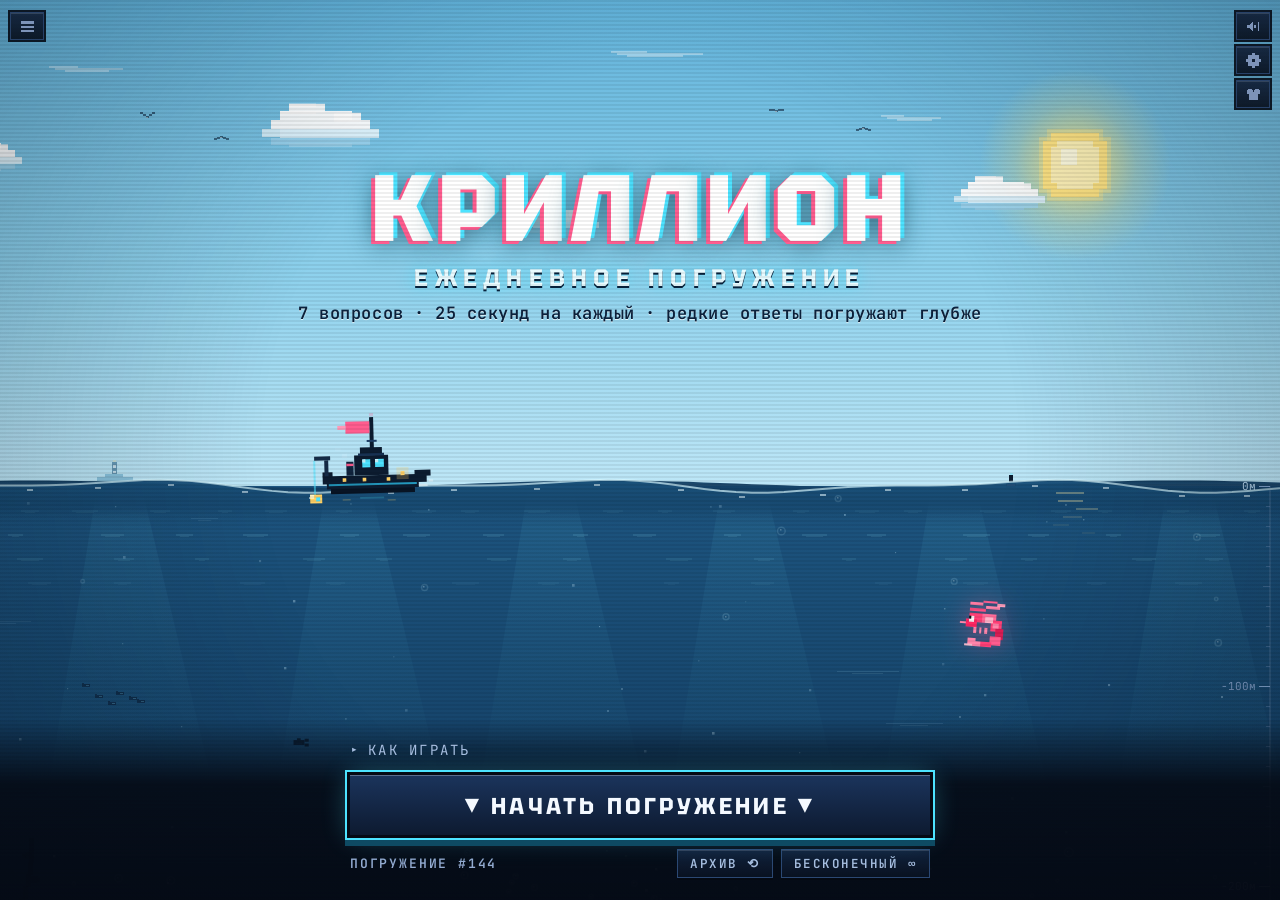
==== commit 6f7ef5b4: "Krillion: deep audit all 122 DBs (0 collisions, Wikidata cleanup, card games incl. Sunduk) & upgrade" ====
--- a/krillion/index.html
+++ b/krillion/index.html
@@ -7,7 +7,7 @@
   <meta name="description" content="Семь вопросов в день, одинаковых для всех. Редкие ответы погружают вас глубже. Очевидные почти не приносят очков. Один на криллион.">
   <meta name="theme-color" content="#050a14">
   <link rel="icon" type="image/svg+xml" href="../favicon.svg">
-  <link rel="stylesheet" href="style.css?v=20261118o">
+  <link rel="stylesheet" href="style.css?v=20261118p">
 </head>
 <body>
   <div id="app" class="ds-root" data-world="ocean" data-phase="intro">
@@ -378,7 +378,7 @@
     </div>
   </div>
 
-  <script src="data.js?v=20261118o"></script>
-  <script src="app.js?v=20261118o"></script>
+  <script src="data.js?v=20261118p"></script>
+  <script src="app.js?v=20261118p"></script>
 </body>
 </html>
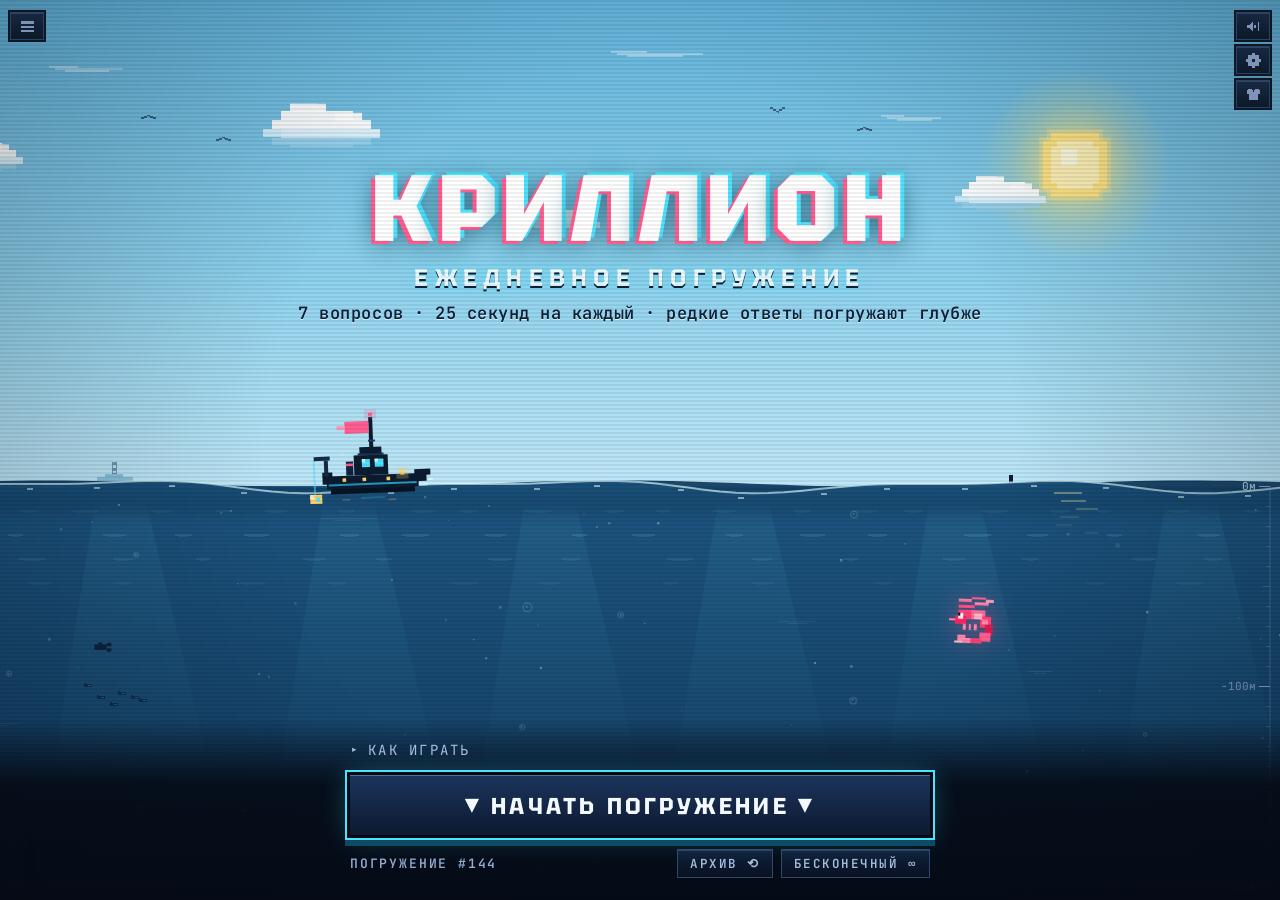
==== commit 64985d93: "Krillion: add 300 missing A-list Hollywood, TV (Breaking Bad, GoT, Friends, Boys, etc.), and actress" ====
--- a/krillion/index.html
+++ b/krillion/index.html
@@ -7,7 +7,7 @@
   <meta name="description" content="Семь вопросов в день, одинаковых для всех. Редкие ответы погружают вас глубже. Очевидные почти не приносят очков. Один на криллион.">
   <meta name="theme-color" content="#050a14">
   <link rel="icon" type="image/svg+xml" href="../favicon.svg">
-  <link rel="stylesheet" href="style.css?v=20261118p">
+  <link rel="stylesheet" href="style.css?v=20261118q">
 </head>
 <body>
   <div id="app" class="ds-root" data-world="ocean" data-phase="intro">
@@ -378,7 +378,7 @@
     </div>
   </div>
 
-  <script src="data.js?v=20261118p"></script>
-  <script src="app.js?v=20261118p"></script>
+  <script src="data.js?v=20261118q"></script>
+  <script src="app.js?v=20261118q"></script>
 </body>
 </html>
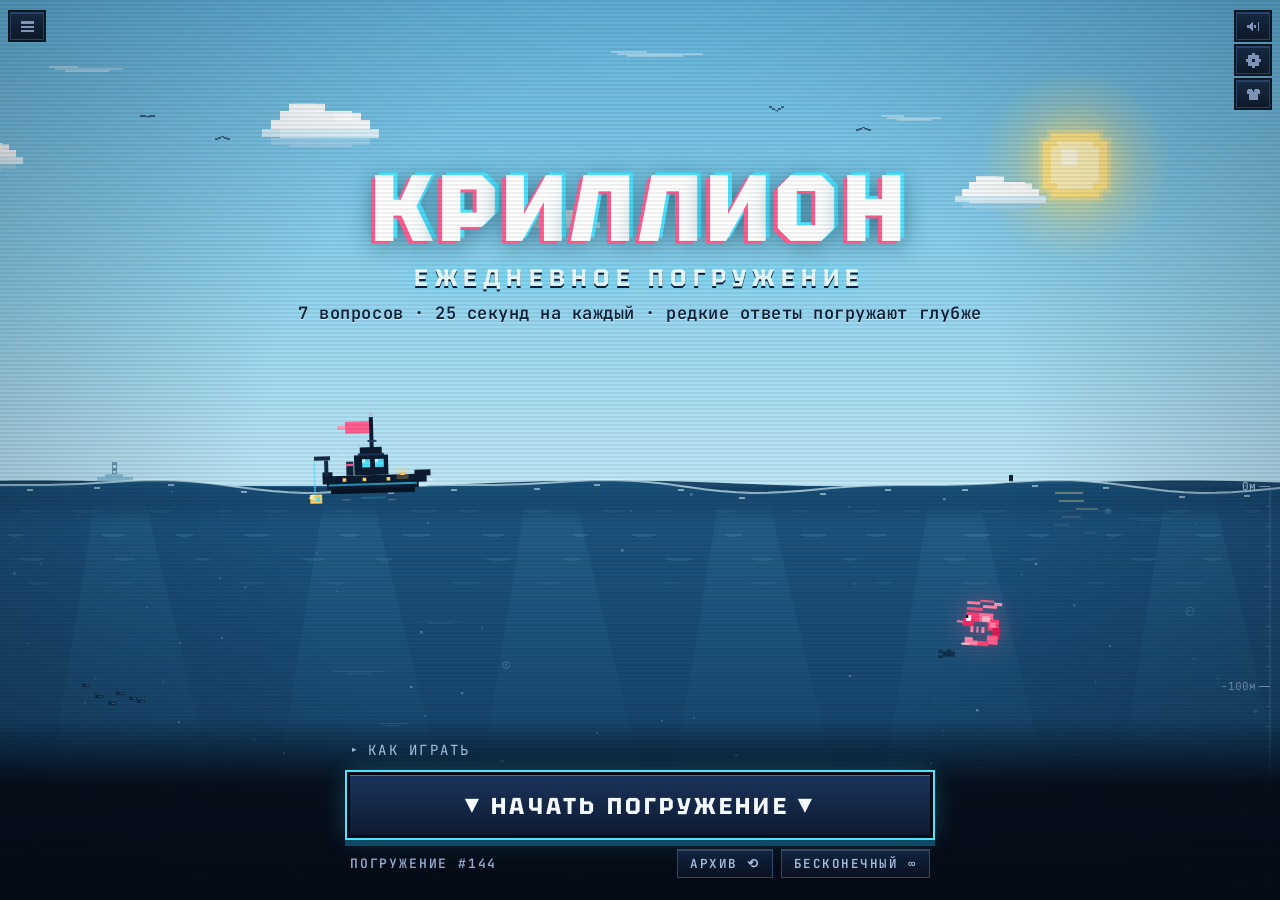
==== commit ff15391d: "Krillion: split music prompt into Foreign (1160) & Russia/CIS (661), add nu-metal/rock/rap/pop icons" ====
--- a/krillion/index.html
+++ b/krillion/index.html
@@ -7,7 +7,7 @@
   <meta name="description" content="Семь вопросов в день, одинаковых для всех. Редкие ответы погружают вас глубже. Очевидные почти не приносят очков. Один на криллион.">
   <meta name="theme-color" content="#050a14">
   <link rel="icon" type="image/svg+xml" href="../favicon.svg">
-  <link rel="stylesheet" href="style.css?v=20261118q">
+  <link rel="stylesheet" href="style.css?v=20261118r">
 </head>
 <body>
   <div id="app" class="ds-root" data-world="ocean" data-phase="intro">
@@ -378,7 +378,7 @@
     </div>
   </div>
 
-  <script src="data.js?v=20261118q"></script>
-  <script src="app.js?v=20261118q"></script>
+  <script src="data.js?v=20261118r"></script>
+  <script src="app.js?v=20261118r"></script>
 </body>
 </html>
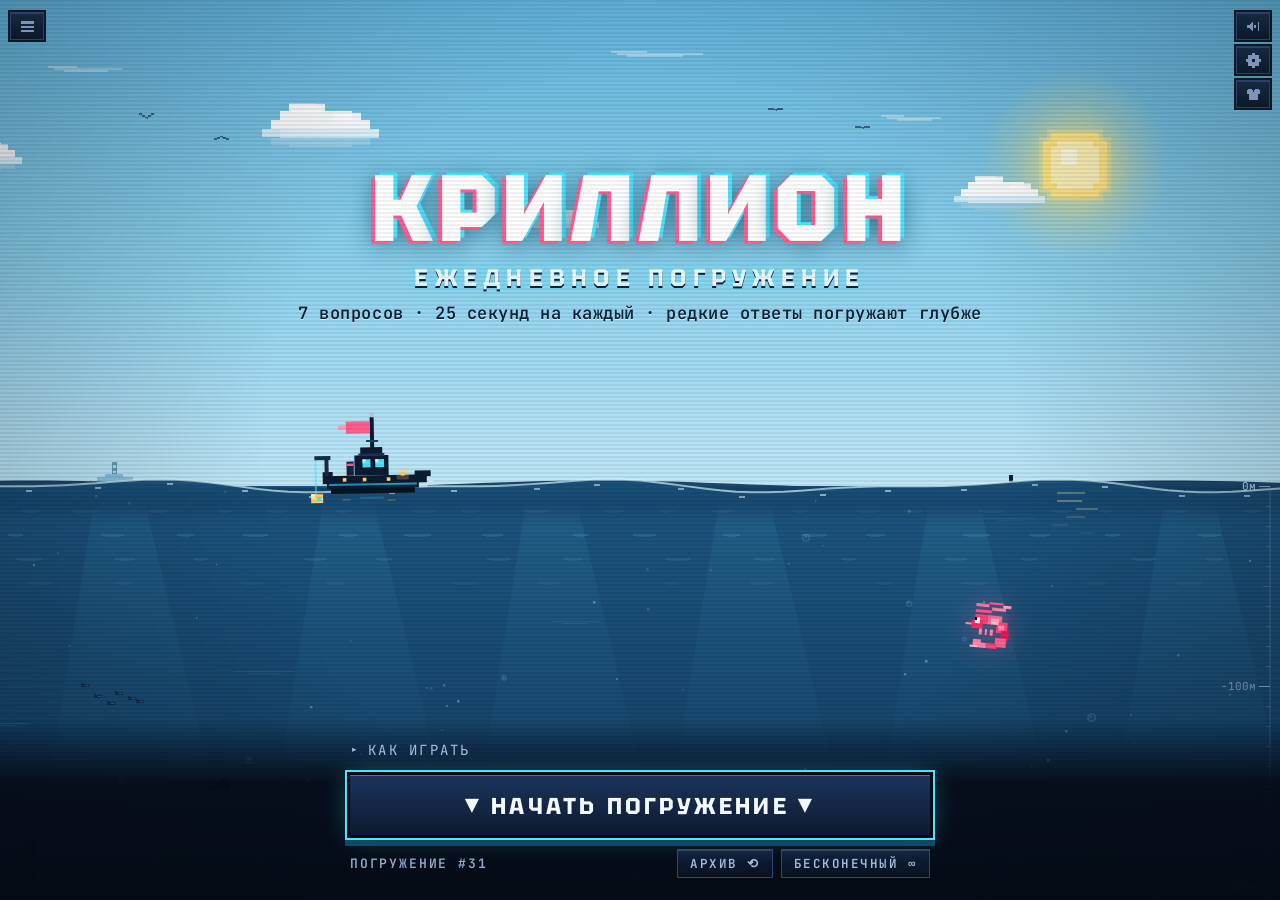
==== commit 22fd03c8: "Krillion: add 70 new compact topics (Days #16-#25, 9,771 answers) and lock archive #1-#15" ====
--- a/krillion/index.html
+++ b/krillion/index.html
@@ -7,7 +7,7 @@
   <meta name="description" content="Семь вопросов в день, одинаковых для всех. Редкие ответы погружают вас глубже. Очевидные почти не приносят очков. Один на криллион.">
   <meta name="theme-color" content="#050a14">
   <link rel="icon" type="image/svg+xml" href="../favicon.svg">
-  <link rel="stylesheet" href="style.css?v=20261118r">
+  <link rel="stylesheet" href="style.css?v=20261120a">
 </head>
 <body>
   <div id="app" class="ds-root" data-world="ocean" data-phase="intro">
@@ -371,14 +371,14 @@
           </div>
           <div>
             <h3>Как работает автоисправление и ввод?</h3>
-            <p>Вы можете вводить ответы как на русском, так и на английском (особенно для игр, брендов, аниме и покемонов). Небольшие опечатки автоматически распознаются. В бесконечном режиме все 122 темы идут по очереди без повторений.</p>
+            <p>Вы можете вводить ответы как на русском, так и на английском (особенно для игр, брендов, аниме и покемонов). Небольшие опечатки автоматически распознаются. В бесконечном режиме все 193 темы идут по очереди без повторений.</p>
           </div>
         </div>
       </div>
     </div>
   </div>
 
-  <script src="data.js?v=20261118r"></script>
-  <script src="app.js?v=20261118r"></script>
+  <script src="data.js?v=20261120a"></script>
+  <script src="app.js?v=20261120a"></script>
 </body>
 </html>
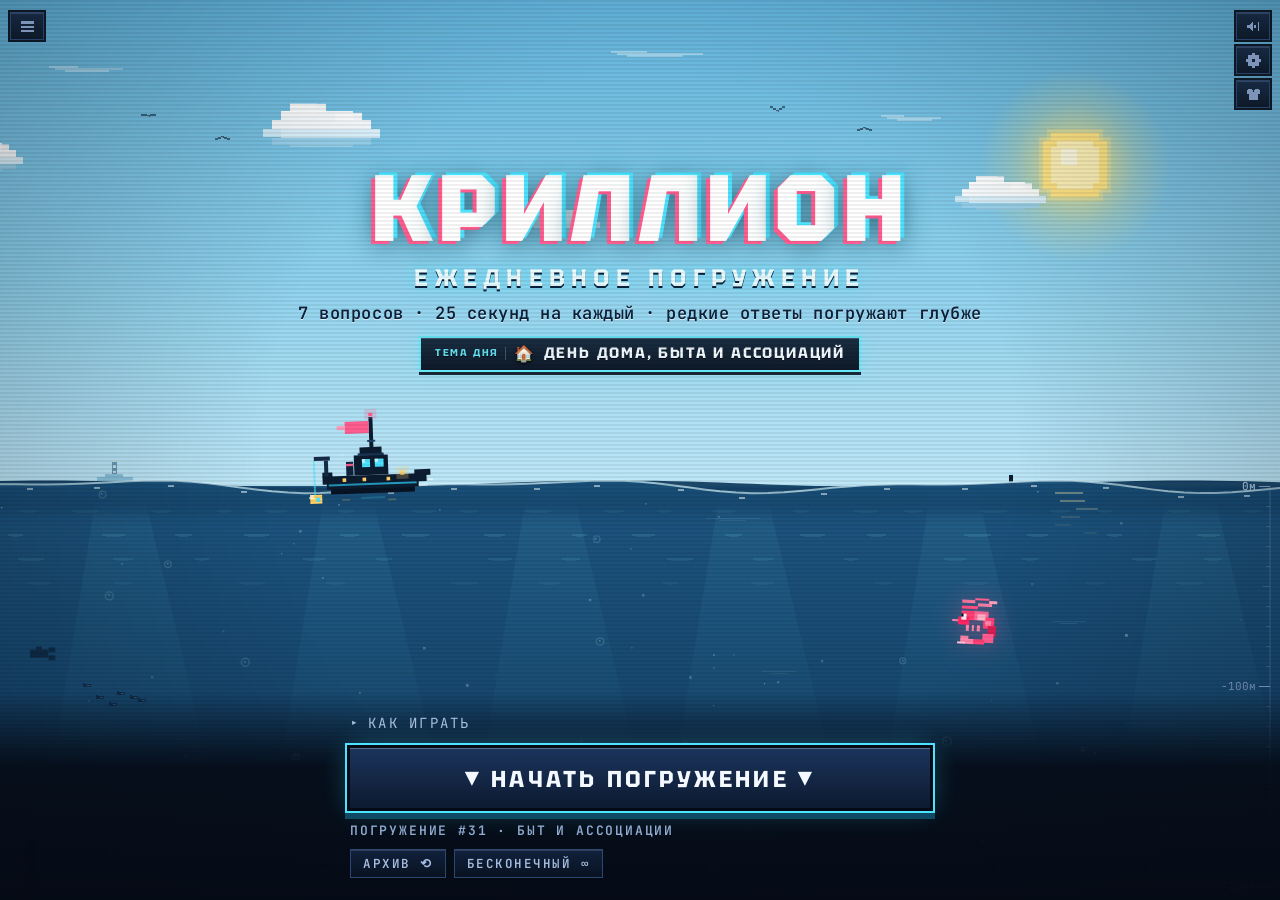
==== commit 1fa1a6fa: "Krillion: add 16 cohesive themed days (#16-#31, +42 new DBs / 8,284 answers) & Theme Day UI" ====
--- a/krillion/index.html
+++ b/krillion/index.html
@@ -7,7 +7,7 @@
   <meta name="description" content="Семь вопросов в день, одинаковых для всех. Редкие ответы погружают вас глубже. Очевидные почти не приносят очков. Один на криллион.">
   <meta name="theme-color" content="#050a14">
   <link rel="icon" type="image/svg+xml" href="../favicon.svg">
-  <link rel="stylesheet" href="style.css?v=20261120a">
+  <link rel="stylesheet" href="style.css?v=20261120b">
 </head>
 <body>
   <div id="app" class="ds-root" data-world="ocean" data-phase="intro">
@@ -371,14 +371,14 @@
           </div>
           <div>
             <h3>Как работает автоисправление и ввод?</h3>
-            <p>Вы можете вводить ответы как на русском, так и на английском (особенно для игр, брендов, аниме и покемонов). Небольшие опечатки автоматически распознаются. В бесконечном режиме все 193 темы идут по очереди без повторений.</p>
+            <p>Вы можете вводить ответы как на русском, так и на английском (особенно для игр, брендов, аниме и покемонов). Небольшие опечатки автоматически распознаются. В бесконечном режиме все 235 тем идут по очереди без повторений.</p>
           </div>
         </div>
       </div>
     </div>
   </div>
 
-  <script src="data.js?v=20261120a"></script>
-  <script src="app.js?v=20261120a"></script>
+  <script src="data.js?v=20261120b"></script>
+  <script src="app.js?v=20261120b"></script>
 </body>
 </html>
--- a/krillion/style.css
+++ b/krillion/style.css
@@ -261,6 +261,66 @@
   font-weight: 700;
   text-transform: uppercase;
   text-shadow: 0 1px 0 rgba(255, 255, 255, 0.55);
+}
+
+.ds-surface-note[hidden] {
+  display: none;
+}
+
+.ds-surface-note.ds-theme-pill {
+  display: inline-flex;
+  align-items: center;
+  justify-content: center;
+  gap: 8px;
+  margin-top: 12px;
+  padding: 6px 14px 7px;
+  background: linear-gradient(180deg, rgba(8, 22, 42, 0.88), rgba(5, 13, 28, 0.94));
+  border: 2px solid var(--theme-accent, var(--color-lumen-cyan));
+  box-shadow:
+    0 3px 0 0 rgba(4, 10, 22, 0.85),
+    0 0 18px color-mix(in srgb, var(--theme-accent, #4de3ff) 38%, transparent),
+    inset 0 1px 0 rgba(255, 255, 255, 0.16);
+  color: #f0f9ff;
+  font-family: var(--font-display);
+  font-size: clamp(12px, 3.2vw, 15px);
+  font-weight: 700;
+  letter-spacing: 0.12em;
+  text-shadow: 0 1px 0 #040a14;
+  max-width: 92vw;
+  line-height: 1.25;
+}
+
+.ds-theme-pill-kicker {
+  font-family: var(--font-mono);
+  font-size: 10px;
+  letter-spacing: 0.16em;
+  color: var(--theme-accent, var(--color-lumen-cyan));
+  opacity: 0.95;
+  padding-right: 6px;
+  border-right: 1px solid rgba(255, 255, 255, 0.22);
+}
+
+.ds-theme-pill-icon {
+  font-size: 1.05em;
+  line-height: 1;
+  filter: drop-shadow(0 1px 2px rgba(0, 0, 0, 0.45));
+}
+
+.ds-done-theme {
+  display: inline-flex;
+  align-items: center;
+  gap: 6px;
+  margin-top: 6px;
+  padding: 4px 10px;
+  background: rgba(8, 20, 38, 0.78);
+  border: 1.5px solid var(--theme-accent, var(--color-lumen-cyan));
+  color: var(--theme-accent, var(--color-lumen-cyan));
+  font-family: var(--font-display);
+  font-size: 12px;
+  font-weight: 700;
+  letter-spacing: 0.1em;
+  text-transform: uppercase;
+  box-shadow: 0 0 12px color-mix(in srgb, var(--theme-accent, #4de3ff) 22%, transparent);
 }
 
 /* Ambient Depth Markers */
@@ -2482,6 +2542,17 @@
 
 .ds-archive-num { font-family: var(--font-display); font-size: 16px; font-weight: 700; color: var(--color-lumen-cyan); }
 .ds-archive-date { font-size: 11px; color: var(--color-drift); }
+.ds-archive-theme {
+  display: inline-flex;
+  align-items: center;
+  gap: 4px;
+  font-size: 11px;
+  font-weight: 700;
+  color: var(--theme-accent, var(--color-lumen-cyan));
+  line-height: 1.2;
+  margin-top: 1px;
+  letter-spacing: 0.02em;
+}
 .ds-archive-score { font-size: 13px; font-weight: 600; font-variant-numeric: tabular-nums; color: var(--tier-krillion); margin-top: 2px; }
 
 /* FAQ */
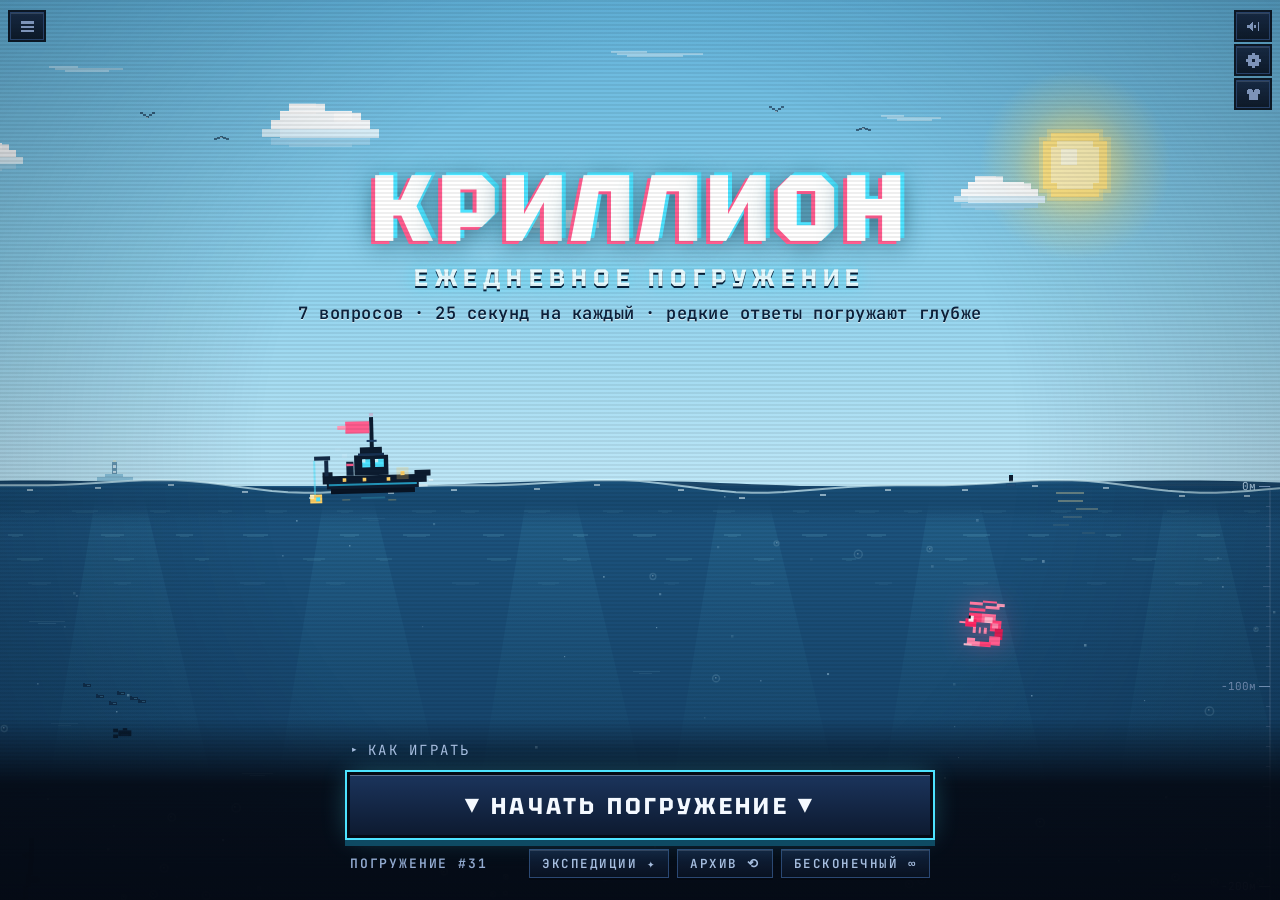
==== commit 6209dda0: "Krillion: add Expeditions campaign (16 themed levels, stars, 3 reward buddies) & keep #16+ dailies a" ====
--- a/krillion/index.html
+++ b/krillion/index.html
@@ -127,6 +127,7 @@
         <div id="intro-meta" class="ds-intro-meta">
           <span id="intro-dive-num" class="ds-intro-divenum">ПОГРУЖЕНИЕ #125</span>
           <div class="ds-intro-links">
+            <button type="button" data-action="expeditions">ЭКСПЕДИЦИИ ✦</button>
             <button type="button" data-action="archive">АРХИВ ⟲</button>
             <button type="button" data-action="endless" id="meta-endless-btn">БЕСКОНЕЧНЫЙ ∞</button>
             <button type="button" data-action="daily" id="meta-daily-btn" hidden>ПОГРУЖЕНИЕ ДНЯ</button>
@@ -205,6 +206,10 @@
             <span class="ds-menu-icon">▼</span>
             <span class="ds-menu-lbl">Ежедневное<br>погружение</span>
           </button>
+          <button type="button" class="ds-menu-tile" data-nav="expeditions">
+            <span class="ds-menu-icon">✦</span>
+            <span class="ds-menu-lbl">Экспедиции<br>(16 тем)</span>
+          </button>
           <button type="button" class="ds-menu-tile" data-nav="endless">
             <span class="ds-menu-icon">∞</span>
             <span class="ds-menu-lbl">Бесконечный<br>режим</span>
@@ -213,14 +218,14 @@
             <span class="ds-menu-icon">⟲</span>
             <span class="ds-menu-lbl">Архив<br>погружений</span>
           </button>
+        </nav>
+
+        <p class="ds-menu-rule"><span>Корабль</span></p>
+        <nav class="ds-menu-nav" aria-label="Дополнительно">
           <button type="button" class="ds-menu-tile" data-nav="wardrobe">
             <span class="ds-menu-icon">◈</span>
             <span class="ds-menu-lbl">Гардероб<br>спутников</span>
           </button>
-        </nav>
-
-        <p class="ds-menu-rule"><span>Корабль</span></p>
-        <nav class="ds-menu-nav" aria-label="Дополнительно">
           <button type="button" class="ds-menu-tile" data-nav="settings">
             <span class="ds-menu-icon">⚙</span>
             <span class="ds-menu-lbl">Настройки</span>
@@ -229,9 +234,9 @@
             <span class="ds-menu-icon">?</span>
             <span class="ds-menu-lbl">Правила<br>и FAQ</span>
           </button>
-          <a class="ds-menu-tile ds-menu-wide" href="../">
+          <a class="ds-menu-tile" href="../">
             <span class="ds-menu-icon">↗</span>
-            <span class="ds-menu-lbl">На главную gogaportwine</span>
+            <span class="ds-menu-lbl">На главную<br>gogaportwine</span>
           </a>
         </nav>
       </div>
@@ -346,6 +351,24 @@
       </div>
     </div>
 
+    <!-- Expeditions Modal -->
+    <div id="expeditions-backdrop" class="ds-modal-backdrop" role="presentation" hidden>
+      <div class="ds-dialog ds-expeditions-dialog" role="dialog" aria-modal="true" aria-labelledby="expeditions-title">
+        <div class="ds-dialog-head">
+          <div>
+            <p class="ds-dialog-eyebrow">КАМПАНИЯ · 16 УРОВНЕЙ</p>
+            <h2 id="expeditions-title" class="ds-dialog-title">Экспедиции</h2>
+          </div>
+          <button type="button" class="ds-dialog-close" data-close-modal aria-label="Закрыть экспедиции">X</button>
+        </div>
+        <p class="ds-modal-sub">
+          Тематические наборы по 7 вопросов в свободном порядке. Проходите уровни, выбивайте золото (450+ очков) и открывайте редких спутников!
+        </p>
+        <div id="expeditions-summary" class="ds-exp-summary"></div>
+        <div id="expeditions-grid" class="ds-exp-grid"></div>
+      </div>
+    </div>
+
     <!-- FAQ Modal -->
     <div id="faq-backdrop" class="ds-modal-backdrop" role="presentation" hidden>
       <div class="ds-dialog" role="dialog" aria-modal="true" aria-labelledby="faq-title">
@@ -366,8 +389,8 @@
             <p>Это «ловушка для умников» — ответ, который не кажется банальным, но на деле его вспоминают почти все, кто пытается выделиться. Например, «Авокадо» среди продуктов на букву О или «Утконос» среди необычных животных.</p>
           </div>
           <div>
-            <h3>Какие бывают уровни редкости?</h3>
-            <p>Планктон (+10), Слишком умно (+15), Косяк (+30), Редкий (+60), Глубоководный (+85) и Один на криллион (+100).</p>
+            <h3>Что такое «Экспедиции»?</h3>
+            <p>Это кампания из 16 тематических уровней (по 7 вопросов в каждом). В отличие от ежедневного микса, каждый уровень посвящён одной большой теме. За 5 уровней, все 16 уровней и все 16 уровней на золото (450+ очков) открываются уникальные спутники в Гардеробе.</p>
           </div>
           <div>
             <h3>Как работает автоисправление и ввод?</h3>
@@ -378,7 +401,7 @@
     </div>
   </div>
 
-  <script src="data.js?v=20261120b"></script>
-  <script src="app.js?v=20261120b"></script>
+  <script src="data.js?v=20261120c"></script>
+  <script src="app.js?v=20261120c"></script>
 </body>
 </html>
--- a/krillion/style.css
+++ b/krillion/style.css
@@ -2554,6 +2554,234 @@
   letter-spacing: 0.02em;
 }
 .ds-archive-score { font-size: 13px; font-weight: 600; font-variant-numeric: tabular-nums; color: var(--tier-krillion); margin-top: 2px; }
+
+/* Expeditions Campaign */
+.ds-expeditions-dialog {
+  width: min(740px, 94vw);
+}
+
+.ds-exp-summary {
+  margin-top: 12px;
+  padding: 12px 14px;
+  background: linear-gradient(180deg, rgba(14, 28, 52, 0.92), rgba(8, 17, 34, 0.96));
+  border: 2px solid #264066;
+  box-shadow: inset 0 1px 0 rgba(230, 241, 255, 0.1);
+  display: flex;
+  flex-direction: column;
+  gap: 10px;
+}
+
+.ds-exp-stats-row {
+  display: flex;
+  flex-wrap: wrap;
+  justify-content: space-between;
+  align-items: center;
+  gap: 8px;
+  font-size: 12px;
+  color: #b7cae8;
+}
+
+.ds-exp-stats-row b {
+  color: var(--color-lumen-cyan);
+  font-variant-numeric: tabular-nums;
+}
+
+.ds-exp-bar {
+  width: 100%;
+  height: 10px;
+  background: #060d1b;
+  border: 1px solid #264066;
+  overflow: hidden;
+}
+
+.ds-exp-bar-fill {
+  height: 100%;
+  background: linear-gradient(90deg, var(--color-lumen-cyan), #a78bfa, var(--tier-krillion));
+  transition: width 0.25s ease-out;
+}
+
+.ds-exp-rewards {
+  display: grid;
+  grid-template-columns: repeat(auto-fit, minmax(175px, 1fr));
+  gap: 8px;
+}
+
+.ds-exp-reward-chip {
+  display: flex;
+  align-items: center;
+  gap: 8px;
+  padding: 6px 9px;
+  background: rgba(5, 11, 23, 0.72);
+  border: 1.5px solid #233b5e;
+  font-size: 11px;
+  color: #8da6cc;
+}
+
+.ds-exp-reward-chip.unlocked {
+  border-color: var(--tier-krillion);
+  background: rgba(255, 209, 102, 0.08);
+  color: #f8fafc;
+}
+
+.ds-exp-reward-chip img {
+  width: 22px;
+  height: 22px;
+  image-rendering: pixelated;
+  flex-shrink: 0;
+  opacity: 0.45;
+}
+
+.ds-exp-reward-chip.unlocked img {
+  opacity: 1;
+}
+
+.ds-exp-reward-title {
+  display: block;
+  font-weight: 700;
+  color: inherit;
+  line-height: 1.2;
+}
+
+.ds-exp-reward-req {
+  display: block;
+  font-size: 10px;
+  color: var(--color-drift);
+}
+
+.ds-exp-reward-chip.unlocked .ds-exp-reward-req {
+  color: var(--tier-krillion);
+}
+
+.ds-exp-grid {
+  display: grid;
+  grid-template-columns: repeat(auto-fill, minmax(210px, 1fr));
+  gap: 10px;
+  margin-top: 12px;
+}
+
+.ds-exp-card {
+  display: flex;
+  flex-direction: column;
+  gap: 6px;
+  padding: 11px 12px;
+  background: linear-gradient(180deg, rgba(18, 35, 62, 0.88), rgba(9, 19, 36, 0.94));
+  border: 2px solid color-mix(in srgb, var(--theme-accent, #4de3ff) 38%, #203758);
+  box-shadow: 0 3px 0 0 #060c18, inset 0 1px 0 rgba(230, 241, 255, 0.12);
+  cursor: pointer;
+  text-align: left;
+  transition: border-color 0.15s, transform 0.1s, box-shadow 0.15s, background 0.15s;
+}
+
+.ds-exp-card:hover {
+  border-color: var(--theme-accent, var(--color-lumen-cyan));
+  background: linear-gradient(180deg, rgba(24, 46, 80, 0.95), rgba(12, 24, 46, 0.96));
+  box-shadow: 0 3px 0 0 #060c18, 0 0 16px color-mix(in srgb, var(--theme-accent, #4de3ff) 28%, transparent);
+}
+
+.ds-exp-card:active {
+  transform: translateY(2px);
+  box-shadow: 0 1px 0 0 #060c18;
+}
+
+.ds-exp-card.completed {
+  border-color: color-mix(in srgb, var(--theme-accent, #4de3ff) 78%, #ffffff);
+}
+
+.ds-exp-card-top {
+  display: flex;
+  align-items: center;
+  justify-content: space-between;
+  gap: 6px;
+}
+
+.ds-exp-num {
+  font-family: var(--font-mono);
+  font-size: 11px;
+  font-weight: 700;
+  color: var(--theme-accent, var(--color-lumen-cyan));
+  letter-spacing: 0.06em;
+}
+
+.ds-exp-stars {
+  font-size: 12px;
+  letter-spacing: 1px;
+  color: #364b6e;
+}
+
+.ds-exp-stars .on {
+  color: var(--tier-krillion);
+  text-shadow: 0 0 6px rgba(255, 209, 102, 0.45);
+}
+
+.ds-exp-title {
+  display: flex;
+  align-items: center;
+  gap: 6px;
+  font-family: var(--font-display);
+  font-size: 14px;
+  font-weight: 700;
+  color: #f0f7ff;
+  line-height: 1.2;
+}
+
+.ds-exp-desc {
+  font-size: 11px;
+  line-height: 1.35;
+  color: var(--color-drift);
+  flex: 1;
+}
+
+.ds-exp-foot {
+  display: flex;
+  justify-content: space-between;
+  align-items: center;
+  margin-top: 2px;
+  padding-top: 6px;
+  border-top: 1px dashed rgba(125, 147, 184, 0.2);
+  font-size: 11px;
+  font-variant-numeric: tabular-nums;
+}
+
+.ds-exp-score {
+  font-weight: 700;
+  color: var(--tier-krillion);
+}
+
+.ds-exp-cta {
+  font-weight: 700;
+  color: var(--theme-accent, var(--color-lumen-cyan));
+}
+
+.ds-unlock-banner {
+  display: flex;
+  align-items: center;
+  gap: 12px;
+  padding: 10px 14px;
+  background: linear-gradient(180deg, rgba(46, 36, 12, 0.92), rgba(24, 18, 6, 0.95));
+  border: 2px solid var(--tier-krillion);
+  box-shadow: 0 0 18px rgba(255, 209, 102, 0.25);
+}
+
+.ds-unlock-banner img {
+  width: 34px;
+  height: 34px;
+  image-rendering: pixelated;
+  flex-shrink: 0;
+}
+
+.ds-unlock-kicker {
+  font-family: var(--font-mono);
+  font-size: 10px;
+  letter-spacing: 0.14em;
+  color: var(--tier-krillion);
+}
+
+.ds-unlock-name {
+  font-family: var(--font-display);
+  font-size: 15px;
+  font-weight: 700;
+  color: #ffffff;
+}
 
 /* FAQ */
 .ds-faq-list {
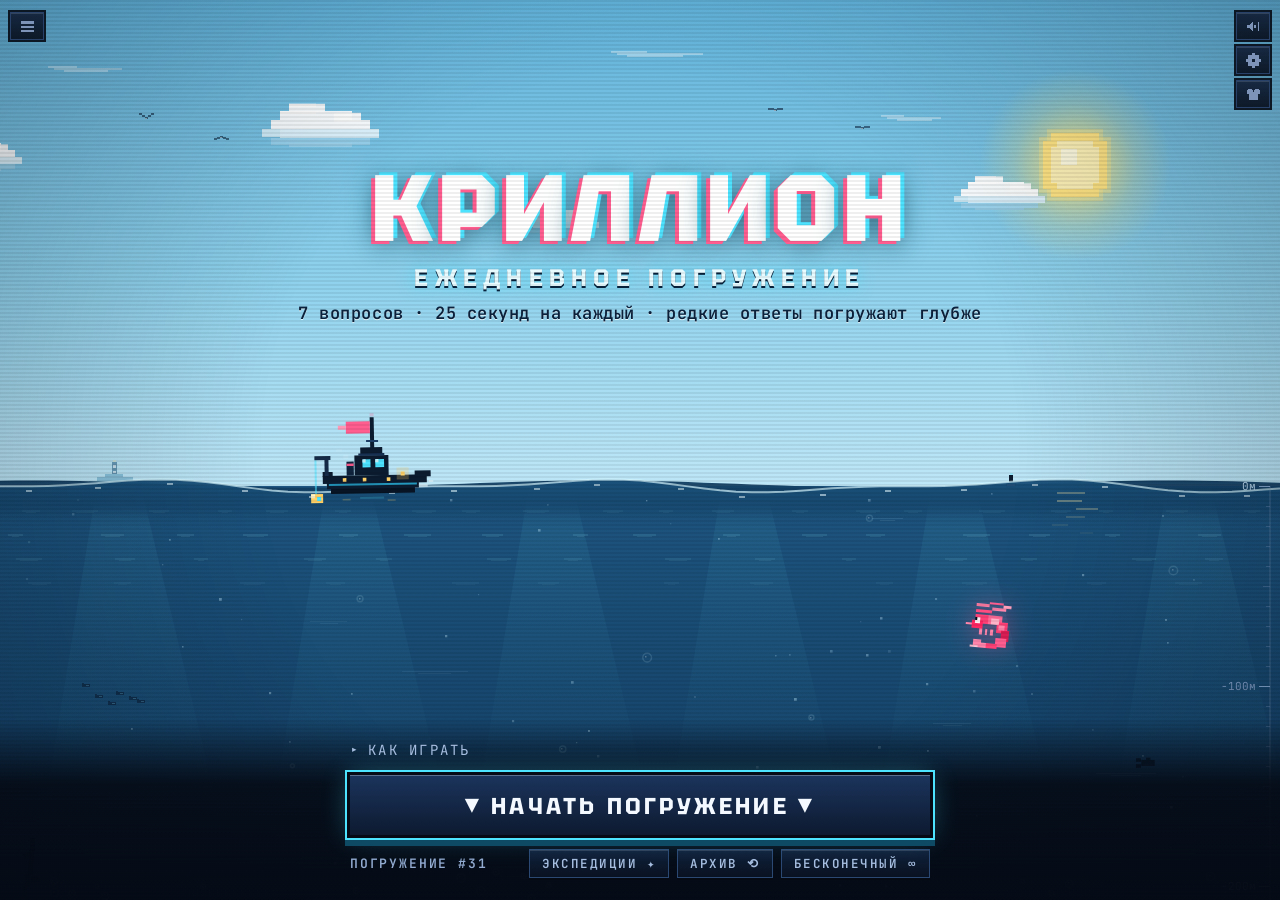
==== commit 21c50f8a: "Krillion: fix missing SVG sprite definitions for 3 Expedition reward buddies" ====
--- a/krillion/index.html
+++ b/krillion/index.html
@@ -401,7 +401,7 @@
     </div>
   </div>
 
-  <script src="data.js?v=20261120c"></script>
+  <script src="data.js?v=20261120d"></script>
   <script src="app.js?v=20261120c"></script>
 </body>
 </html>
